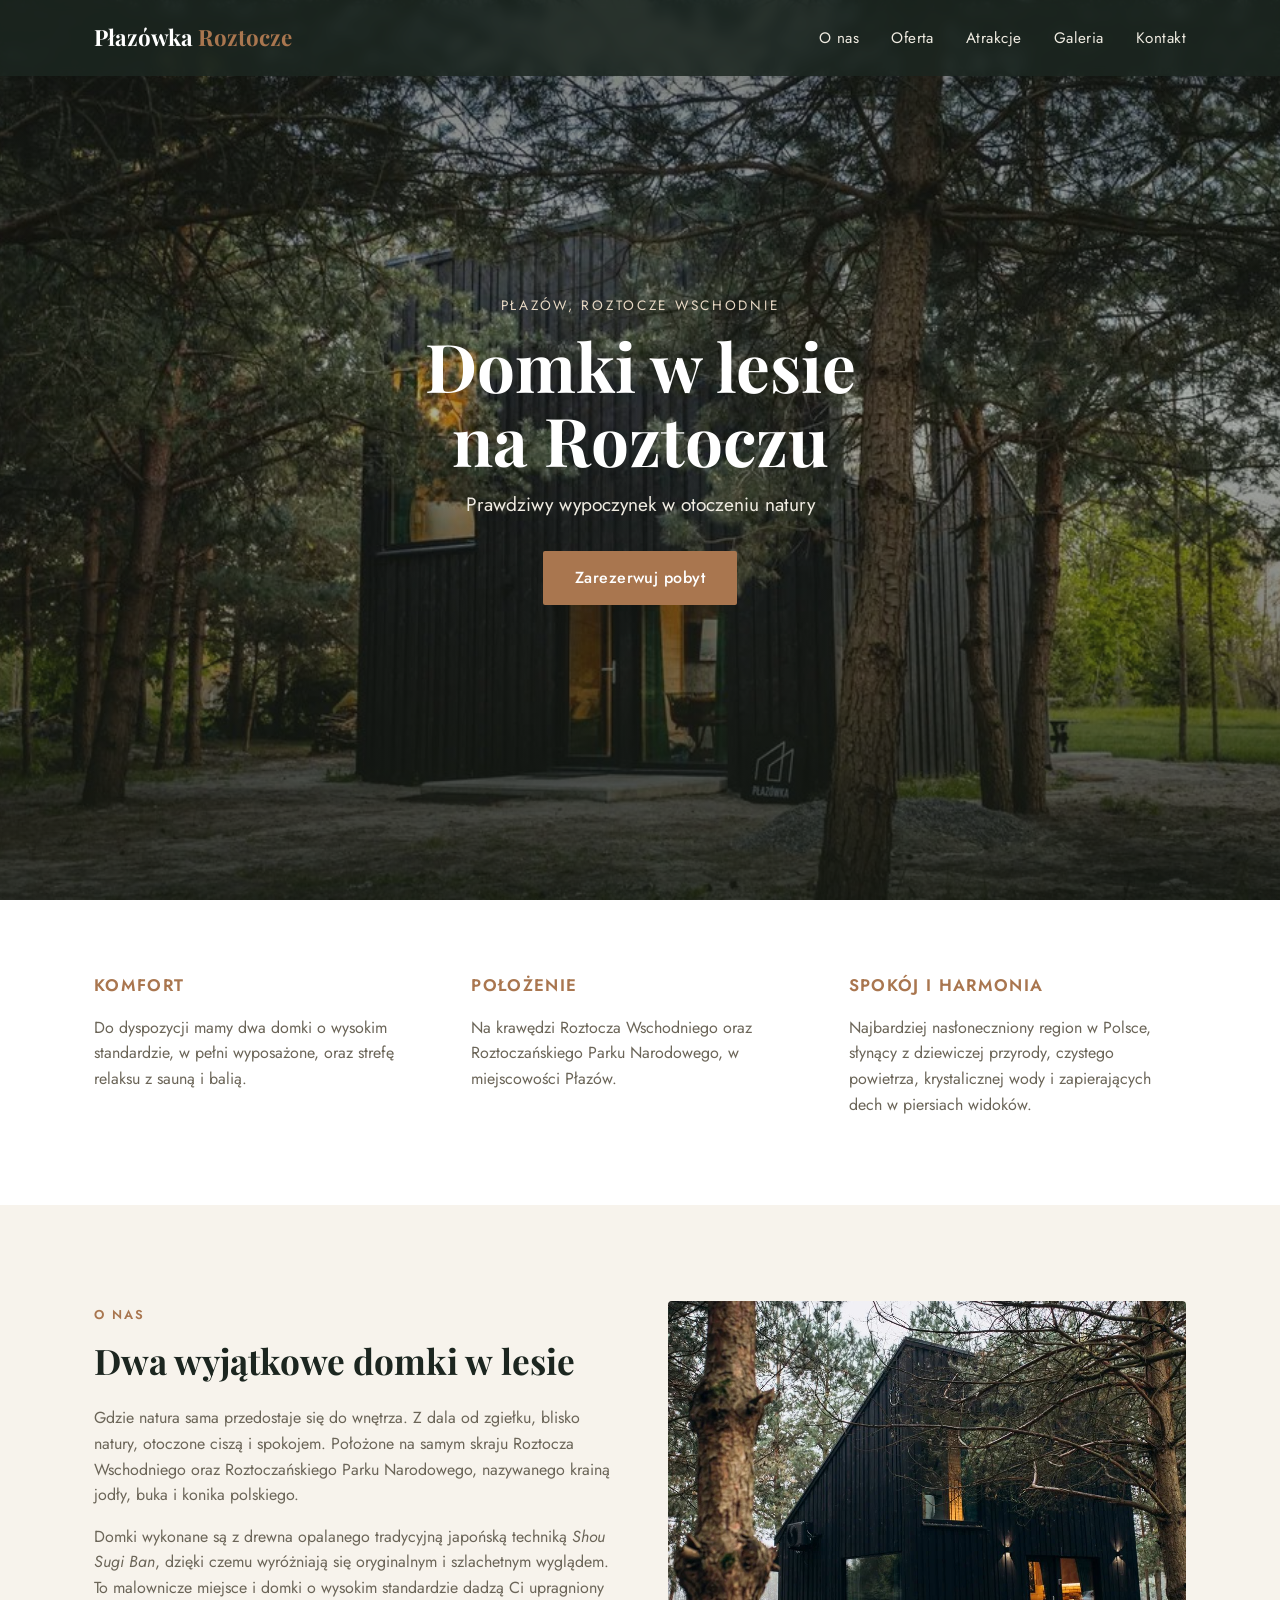
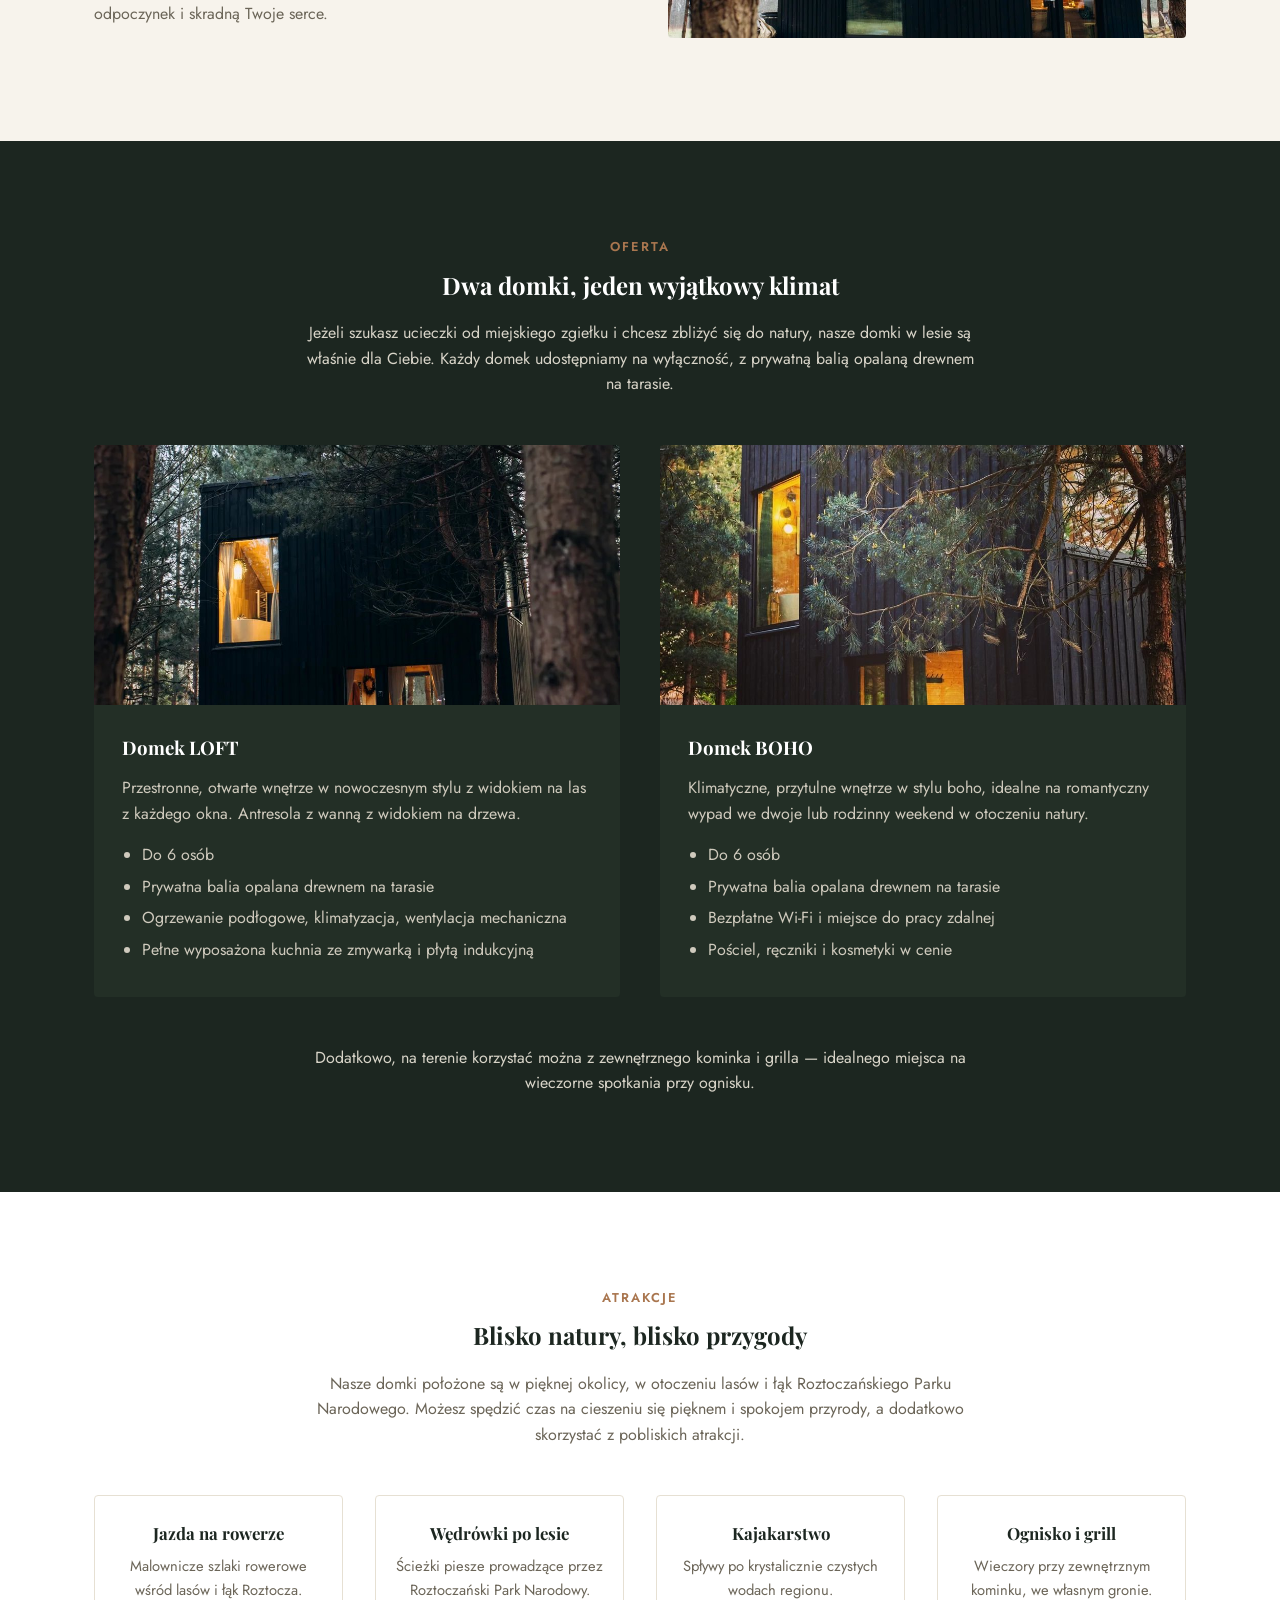
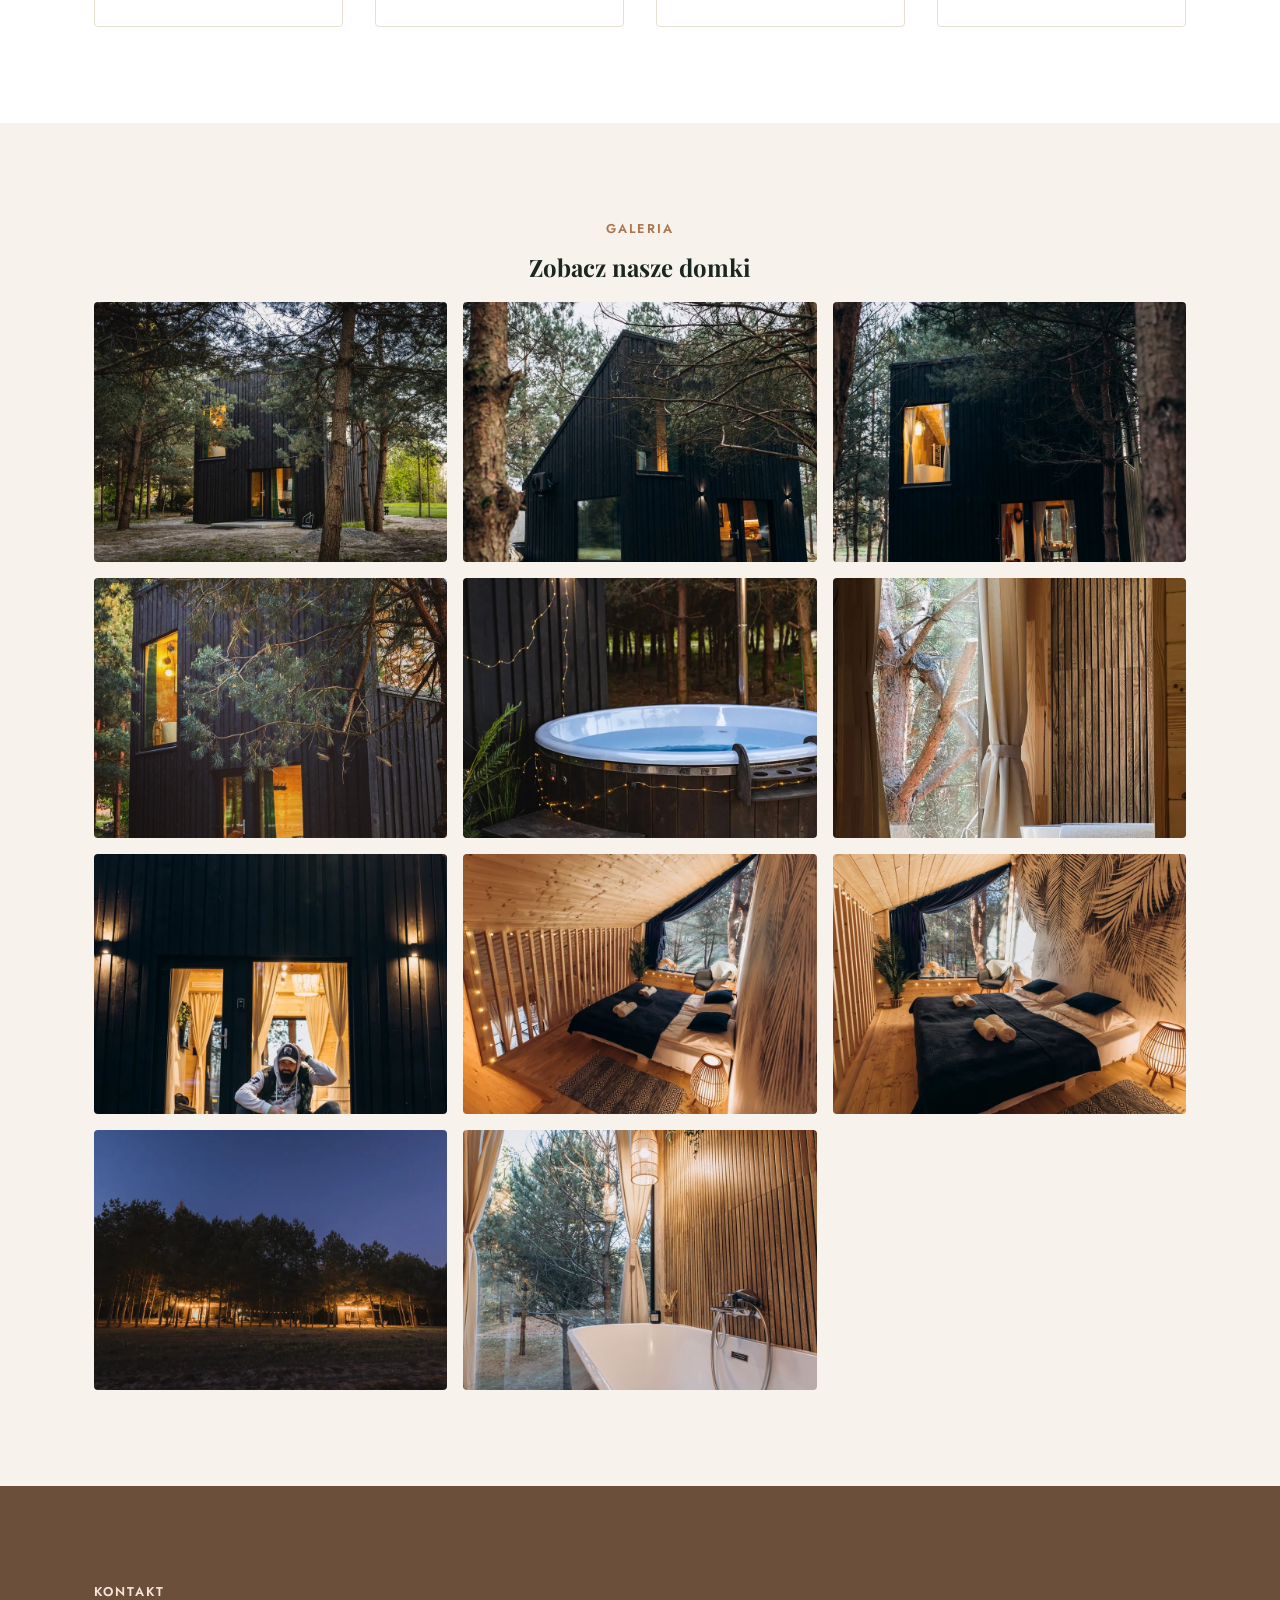
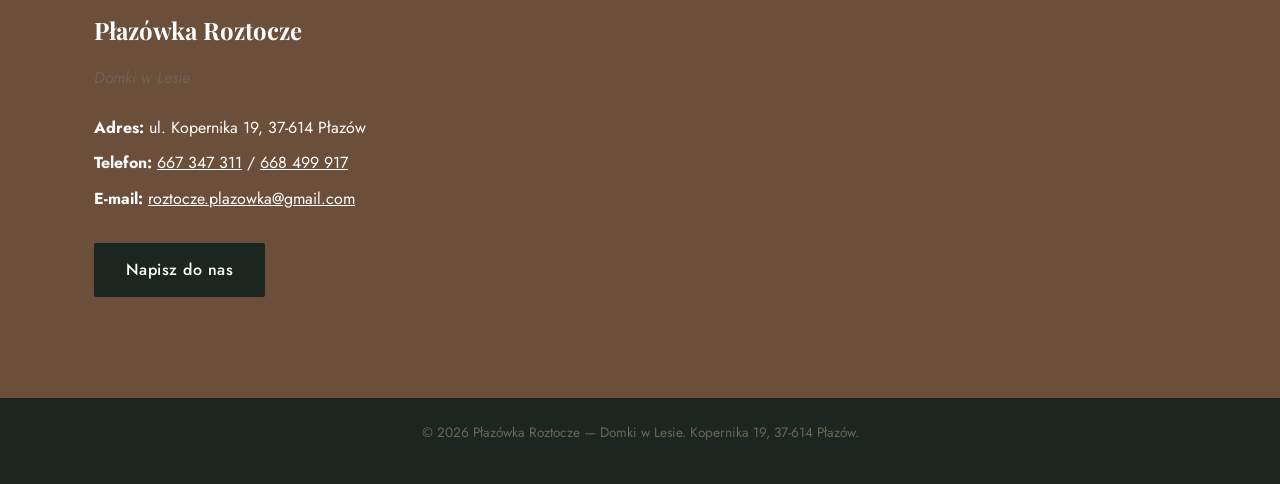
==== index.html @ ff6a6eea "Odtworzenie strony Płazówka Roztocze z archiwum Tekst z Wayback Machine (plazowkaroztocze.pl), zdjęc" ====
<!DOCTYPE html>
<html lang="pl">
<head>
<meta charset="UTF-8">
<meta name="viewport" content="width=device-width, initial-scale=1.0">
<title>Płazówka Roztocze — Domki w Lesie</title>
<meta name="description" content="Dwa wyjątkowe domki w lesie na Roztoczu Wschodnim, przy Roztoczańskim Parku Narodowym. Balia, sauna, cisza i spokój wśród drzew.">
<link rel="preconnect" href="https://fonts.googleapis.com">
<link href="https://fonts.googleapis.com/css2?family=Playfair+Display:wght@600;700&family=Jost:wght@300;400;500;600&display=swap" rel="stylesheet">
<link rel="stylesheet" href="style.css">
</head>
<body>

<header class="site-header">
  <div class="container header-inner">
    <a href="#" class="logo">Płazówka <span>Roztocze</span></a>
    <nav class="nav">
      <a href="#o-nas">O nas</a>
      <a href="#oferta">Oferta</a>
      <a href="#atrakcje">Atrakcje</a>
      <a href="#galeria">Galeria</a>
      <a href="#kontakt">Kontakt</a>
    </nav>
    <button class="nav-toggle" aria-label="Menu">&#9776;</button>
  </div>
</header>

<section class="hero" id="top">
  <div class="hero-bg" style="background-image:url('img/domek-01.jpg')"></div>
  <div class="hero-overlay"></div>
  <div class="hero-content">
    <p class="eyebrow">Płazów, Roztocze Wschodnie</p>
    <h1>Domki w lesie<br>na Roztoczu</h1>
    <p class="hero-sub">Prawdziwy wypoczynek w otoczeniu natury</p>
    <a href="#kontakt" class="btn">Zarezerwuj pobyt</a>
  </div>
</section>

<section class="features">
  <div class="container features-grid">
    <div class="feature">
      <h3>Komfort</h3>
      <p>Do dyspozycji mamy dwa domki o wysokim standardzie, w pełni wyposażone, oraz strefę relaksu z sauną i balią.</p>
    </div>
    <div class="feature">
      <h3>Położenie</h3>
      <p>Na krawędzi Roztocza Wschodniego oraz Roztoczańskiego Parku Narodowego, w miejscowości Płazów.</p>
    </div>
    <div class="feature">
      <h3>Spokój i harmonia</h3>
      <p>Najbardziej nasłoneczniony region w Polsce, słynący z dziewiczej przyrody, czystego powietrza, krystalicznej wody i zapierających dech w piersiach widoków.</p>
    </div>
  </div>
</section>

<section class="about" id="o-nas">
  <div class="container about-inner">
    <div class="about-text">
      <p class="section-label">O nas</p>
      <h2>Dwa wyjątkowe domki w&nbsp;lesie</h2>
      <p>Gdzie natura sama przedostaje się do wnętrza. Z dala od zgiełku, blisko natury, otoczone ciszą i spokojem. Położone na samym skraju Roztocza Wschodniego oraz Roztoczańskiego Parku Narodowego, nazywanego krainą jodły, buka i konika polskiego.</p>
      <p>Domki wykonane są z drewna opalanego tradycyjną japońską techniką <em>Shou Sugi Ban</em>, dzięki czemu wyróżniają się oryginalnym i szlachetnym wyglądem. To malownicze miejsce i domki o wysokim standardzie dadzą Ci upragniony odpoczynek i skradną Twoje serce.</p>
    </div>
    <div class="about-image">
      <img src="img/domek-02.jpg" alt="Domek w lesie na Roztoczu, drewno opalane techniką Shou Sugi Ban" loading="lazy">
    </div>
  </div>
</section>

<section class="offer" id="oferta">
  <div class="container">
    <p class="section-label center">Oferta</p>
    <h2 class="center">Dwa domki, jeden wyjątkowy klimat</h2>
    <p class="offer-intro center">Jeżeli szukasz ucieczki od miejskiego zgiełku i chcesz zbliżyć się do natury, nasze domki w lesie są właśnie dla Ciebie. Każdy domek udostępniamy na wyłączność, z prywatną balią opalaną drewnem na tarasie.</p>

    <div class="cabins">
      <article class="cabin">
        <img src="img/domek-03.jpg" alt="Domek LOFT — wnętrze" loading="lazy">
        <div class="cabin-body">
          <h3>Domek LOFT</h3>
          <p>Przestronne, otwarte wnętrze w nowoczesnym stylu z widokiem na las z każdego okna. Antresola z wanną z widokiem na drzewa.</p>
          <ul>
            <li>Do 6 osób</li>
            <li>Prywatna balia opalana drewnem na tarasie</li>
            <li>Ogrzewanie podłogowe, klimatyzacja, wentylacja mechaniczna</li>
            <li>Pełne wyposażona kuchnia ze zmywarką i płytą indukcyjną</li>
          </ul>
        </div>
      </article>
      <article class="cabin">
        <img src="img/domek-04.jpg" alt="Domek BOHO — wnętrze" loading="lazy">
        <div class="cabin-body">
          <h3>Domek BOHO</h3>
          <p>Klimatyczne, przytulne wnętrze w stylu boho, idealne na romantyczny wypad we dwoje lub rodzinny weekend w otoczeniu natury.</p>
          <ul>
            <li>Do 6 osób</li>
            <li>Prywatna balia opalana drewnem na tarasie</li>
            <li>Bezpłatne Wi-Fi i miejsce do pracy zdalnej</li>
            <li>Pościel, ręczniki i kosmetyki w cenie</li>
          </ul>
        </div>
      </article>
    </div>

    <p class="offer-outro center">Dodatkowo, na terenie korzystać można z zewnętrznego kominka i grilla — idealnego miejsca na wieczorne spotkania przy ognisku.</p>
  </div>
</section>

<section class="attractions" id="atrakcje">
  <div class="container">
    <p class="section-label center">Atrakcje</p>
    <h2 class="center">Blisko natury, blisko przygody</h2>
    <p class="center attractions-intro">Nasze domki położone są w pięknej okolicy, w otoczeniu lasów i łąk Roztoczańskiego Parku Narodowego. Możesz spędzić czas na cieszeniu się pięknem i spokojem przyrody, a dodatkowo skorzystać z pobliskich atrakcji.</p>
    <div class="attractions-grid">
      <div class="attraction-item">
        <h4>Jazda na rowerze</h4>
        <p>Malownicze szlaki rowerowe wśród lasów i łąk Roztocza.</p>
      </div>
      <div class="attraction-item">
        <h4>Wędrówki po lesie</h4>
        <p>Ścieżki piesze prowadzące przez Roztoczański Park Narodowy.</p>
      </div>
      <div class="attraction-item">
        <h4>Kajakarstwo</h4>
        <p>Spływy po krystalicznie czystych wodach regionu.</p>
      </div>
      <div class="attraction-item">
        <h4>Ognisko i grill</h4>
        <p>Wieczory przy zewnętrznym kominku, we własnym gronie.</p>
      </div>
    </div>
  </div>
</section>

<section class="gallery" id="galeria">
  <div class="container">
    <p class="section-label center">Galeria</p>
    <h2 class="center">Zobacz nasze domki</h2>
    <div class="gallery-grid">
      <img src="img/domek-01.jpg" alt="Płazówka Roztocze — domek w lesie" loading="lazy">
      <img src="img/domek-02.jpg" alt="Płazówka Roztocze — wnętrze domku" loading="lazy">
      <img src="img/domek-03.jpg" alt="Płazówka Roztocze — domek LOFT" loading="lazy">
      <img src="img/domek-04.jpg" alt="Płazówka Roztocze — domek BOHO" loading="lazy">
      <img src="img/domek-05.jpg" alt="Płazówka Roztocze — taras z balią" loading="lazy">
      <img src="img/domek-06.jpg" alt="Płazówka Roztocze — wnętrze" loading="lazy">
      <img src="img/domek-07.jpg" alt="Płazówka Roztocze — łazienka" loading="lazy">
      <img src="img/domek-08.jpg" alt="Płazówka Roztocze — sypialnia" loading="lazy">
      <img src="img/domek-09.jpg" alt="Płazówka Roztocze — kuchnia" loading="lazy">
      <img src="img/domek-10.jpg" alt="Płazówka Roztocze — otoczenie lasu" loading="lazy">
      <img src="img/domek-11.jpg" alt="Płazówka Roztocze — widok z zewnątrz" loading="lazy">
    </div>
  </div>
</section>

<section class="contact" id="kontakt">
  <div class="container contact-inner">
    <div class="contact-info">
      <p class="section-label">Kontakt</p>
      <h2>Płazówka Roztocze</h2>
      <p class="tagline">Domki w Lesie</p>
      <ul class="contact-list">
        <li><strong>Adres:</strong> ul. Kopernika 19, 37-614 Płazów</li>
        <li><strong>Telefon:</strong> <a href="tel:+48667347311">667 347 311</a> / <a href="tel:+48668499917">668 499 917</a></li>
        <li><strong>E-mail:</strong> <a href="mailto:roztocze.plazowka@gmail.com">roztocze.plazowka@gmail.com</a></li>
      </ul>
      <a href="mailto:roztocze.plazowka@gmail.com" class="btn btn-dark">Napisz do nas</a>
    </div>
    <div class="contact-map">
      <iframe
        title="Mapa — Płazówka Roztocze"
        src="https://www.google.com/maps?q=Kopernika+19,+37-614+P%C5%82az%C3%B3w&output=embed"
        width="100%" height="100%" style="border:0;" allowfullscreen="" loading="lazy"
        referrerpolicy="no-referrer-when-downgrade">
      </iframe>
    </div>
  </div>
</section>

<footer class="site-footer">
  <div class="container">
    <p>&copy; <span id="year"></span> Płazówka Roztocze — Domki w Lesie. Kopernika 19, 37-614 Płazów.</p>
  </div>
</footer>

<script>
  document.getElementById('year').textContent = new Date().getFullYear();
  document.querySelector('.nav-toggle').addEventListener('click', () => {
    document.querySelector('.nav').classList.toggle('open');
  });
</script>
</body>
</html>
---- style.css ----
:root {
  --forest: #2f3e2f;
  --forest-dark: #1c2620;
  --wood: #6b4f3a;
  --cream: #f7f3ec;
  --ink: #26241f;
  --muted: #6b6558;
  --accent: #a9764f;
  --font-head: 'Playfair Display', serif;
  --font-body: 'Jost', sans-serif;
}

* { box-sizing: border-box; }
html { scroll-behavior: smooth; }
body {
  margin: 0;
  font-family: var(--font-body);
  color: var(--ink);
  background: var(--cream);
  line-height: 1.6;
}

.container {
  max-width: 1140px;
  margin: 0 auto;
  padding: 0 24px;
}

h1, h2, h3, h4 { font-family: var(--font-head); font-weight: 700; margin: 0 0 16px; color: var(--forest-dark); }
p { margin: 0 0 16px; color: var(--muted); }
a { color: inherit; }
.center { text-align: center; margin-left: auto; margin-right: auto; }

.section-label {
  text-transform: uppercase;
  letter-spacing: 0.15em;
  font-size: 0.8rem;
  color: var(--accent);
  font-weight: 600;
  margin-bottom: 8px;
}

.btn {
  display: inline-block;
  padding: 14px 32px;
  background: var(--accent);
  color: #fff;
  text-decoration: none;
  border-radius: 2px;
  font-weight: 500;
  letter-spacing: 0.03em;
  transition: background 0.2s ease;
}
.btn:hover { background: #8f5f3d; }
.btn-dark { background: var(--forest-dark); }
.btn-dark:hover { background: #10160f; }

/* Header */
.site-header {
  position: fixed;
  top: 0; left: 0; right: 0;
  z-index: 100;
  background: rgba(28, 38, 32, 0.85);
  backdrop-filter: blur(6px);
}
.header-inner {
  display: flex;
  align-items: center;
  justify-content: space-between;
  height: 76px;
}
.logo {
  font-family: var(--font-head);
  font-size: 1.4rem;
  color: #fff;
  text-decoration: none;
  font-weight: 700;
}
.logo span { color: var(--accent); }
.nav { display: flex; gap: 32px; }
.nav a {
  color: #f0ece2;
  text-decoration: none;
  font-size: 0.95rem;
  letter-spacing: 0.03em;
}
.nav a:hover { color: var(--accent); }
.nav-toggle {
  display: none;
  background: none;
  border: none;
  color: #fff;
  font-size: 1.6rem;
  cursor: pointer;
}

/* Hero */
.hero {
  position: relative;
  height: 100vh;
  min-height: 560px;
  display: flex;
  align-items: center;
  justify-content: center;
  overflow: hidden;
}
.hero-bg {
  position: absolute;
  inset: 0;
  background-size: cover;
  background-position: center;
  transform: scale(1.05);
}
.hero-overlay {
  position: absolute;
  inset: 0;
  background: linear-gradient(180deg, rgba(20,26,20,0.55) 0%, rgba(20,26,20,0.35) 45%, rgba(20,26,20,0.75) 100%);
}
.hero-content {
  position: relative;
  z-index: 1;
  text-align: center;
  color: #fff;
  padding: 0 20px;
}
.eyebrow {
  text-transform: uppercase;
  letter-spacing: 0.2em;
  font-size: 0.85rem;
  color: #e8d9c5;
  margin-bottom: 12px;
}
.hero h1 {
  color: #fff;
  font-size: clamp(2.4rem, 6vw, 4.2rem);
  margin-bottom: 12px;
  line-height: 1.1;
}
.hero-sub {
  color: #f0ece2;
  font-size: 1.2rem;
  margin-bottom: 32px;
}

/* Features */
.features { background: #fff; padding: 72px 0; }
.features-grid {
  display: grid;
  grid-template-columns: repeat(3, 1fr);
  gap: 40px;
}
.feature h3 {
  text-transform: uppercase;
  font-size: 1.05rem;
  letter-spacing: 0.08em;
  color: var(--accent);
  font-family: var(--font-body);
  font-weight: 600;
}

/* About */
.about { padding: 96px 0; }
.about-inner {
  display: grid;
  grid-template-columns: 1fr 1fr;
  gap: 56px;
  align-items: center;
}
.about-text h2 { font-size: 2.2rem; }
.about-image img {
  width: 100%;
  height: 100%;
  object-fit: cover;
  border-radius: 4px;
  max-height: 460px;
}

/* Offer */
.offer { background: var(--forest-dark); padding: 96px 0; color: #fff; }
.offer h2, .offer .section-label { color: #fff; }
.offer .section-label { color: var(--accent); }
.offer-intro, .offer-outro {
  max-width: 680px;
  color: #d8d4c8;
  margin-bottom: 48px;
}
.offer-outro { margin-top: 48px; margin-bottom: 0; }
.cabins {
  display: grid;
  grid-template-columns: 1fr 1fr;
  gap: 40px;
}
.cabin {
  background: #232f26;
  border-radius: 4px;
  overflow: hidden;
}
.cabin img { width: 100%; height: 260px; object-fit: cover; display: block; }
.cabin-body { padding: 28px; }
.cabin-body h3 { color: #fff; margin-bottom: 12px; }
.cabin-body p { color: #cfcabd; }
.cabin-body ul { margin: 0; padding-left: 20px; color: #cfcabd; }
.cabin-body li { margin-bottom: 6px; }

/* Attractions */
.attractions { padding: 96px 0; background: #fff; }
.attractions-intro { max-width: 680px; margin-bottom: 48px; }
.attractions-grid {
  display: grid;
  grid-template-columns: repeat(4, 1fr);
  gap: 32px;
}
.attraction-item {
  text-align: center;
  padding: 24px 16px;
  border: 1px solid #e6e0d3;
  border-radius: 4px;
}
.attraction-item h4 { font-size: 1.05rem; margin-bottom: 8px; }
.attraction-item p { margin: 0; font-size: 0.92rem; }

/* Gallery */
.gallery { padding: 96px 0; }
.gallery-grid {
  display: grid;
  grid-template-columns: repeat(3, 1fr);
  gap: 16px;
}
.gallery-grid img {
  width: 100%;
  height: 260px;
  object-fit: cover;
  border-radius: 4px;
  display: block;
  transition: transform 0.3s ease;
}
.gallery-grid img:hover { transform: scale(1.03); }

/* Contact */
.contact { background: var(--wood); color: #fff; padding: 96px 0; }
.contact-inner {
  display: grid;
  grid-template-columns: 1fr 1fr;
  gap: 48px;
  align-items: stretch;
}
.contact h2, .contact .section-label { color: #fff; }
.contact .section-label { color: #f3e6d8; }
.tagline { font-style: italic; margin-bottom: 24px; }
.contact-list { list-style: none; padding: 0; margin: 0 0 32px; }
.contact-list li { margin-bottom: 10px; }
.contact-list a { text-decoration: underline; }
.contact-map { min-height: 320px; border-radius: 4px; overflow: hidden; }

/* Footer */
.site-footer { background: var(--forest-dark); color: #c9c4b8; padding: 24px 0; text-align: center; font-size: 0.85rem; }

@media (max-width: 860px) {
  .nav { display: none; position: absolute; top: 76px; left: 0; right: 0; background: var(--forest-dark); flex-direction: column; padding: 16px 24px; gap: 16px; }
  .nav.open { display: flex; }
  .nav-toggle { display: block; }
  .features-grid, .about-inner, .cabins, .contact-inner { grid-template-columns: 1fr; }
  .attractions-grid { grid-template-columns: repeat(2, 1fr); }
  .gallery-grid { grid-template-columns: repeat(2, 1fr); }
}
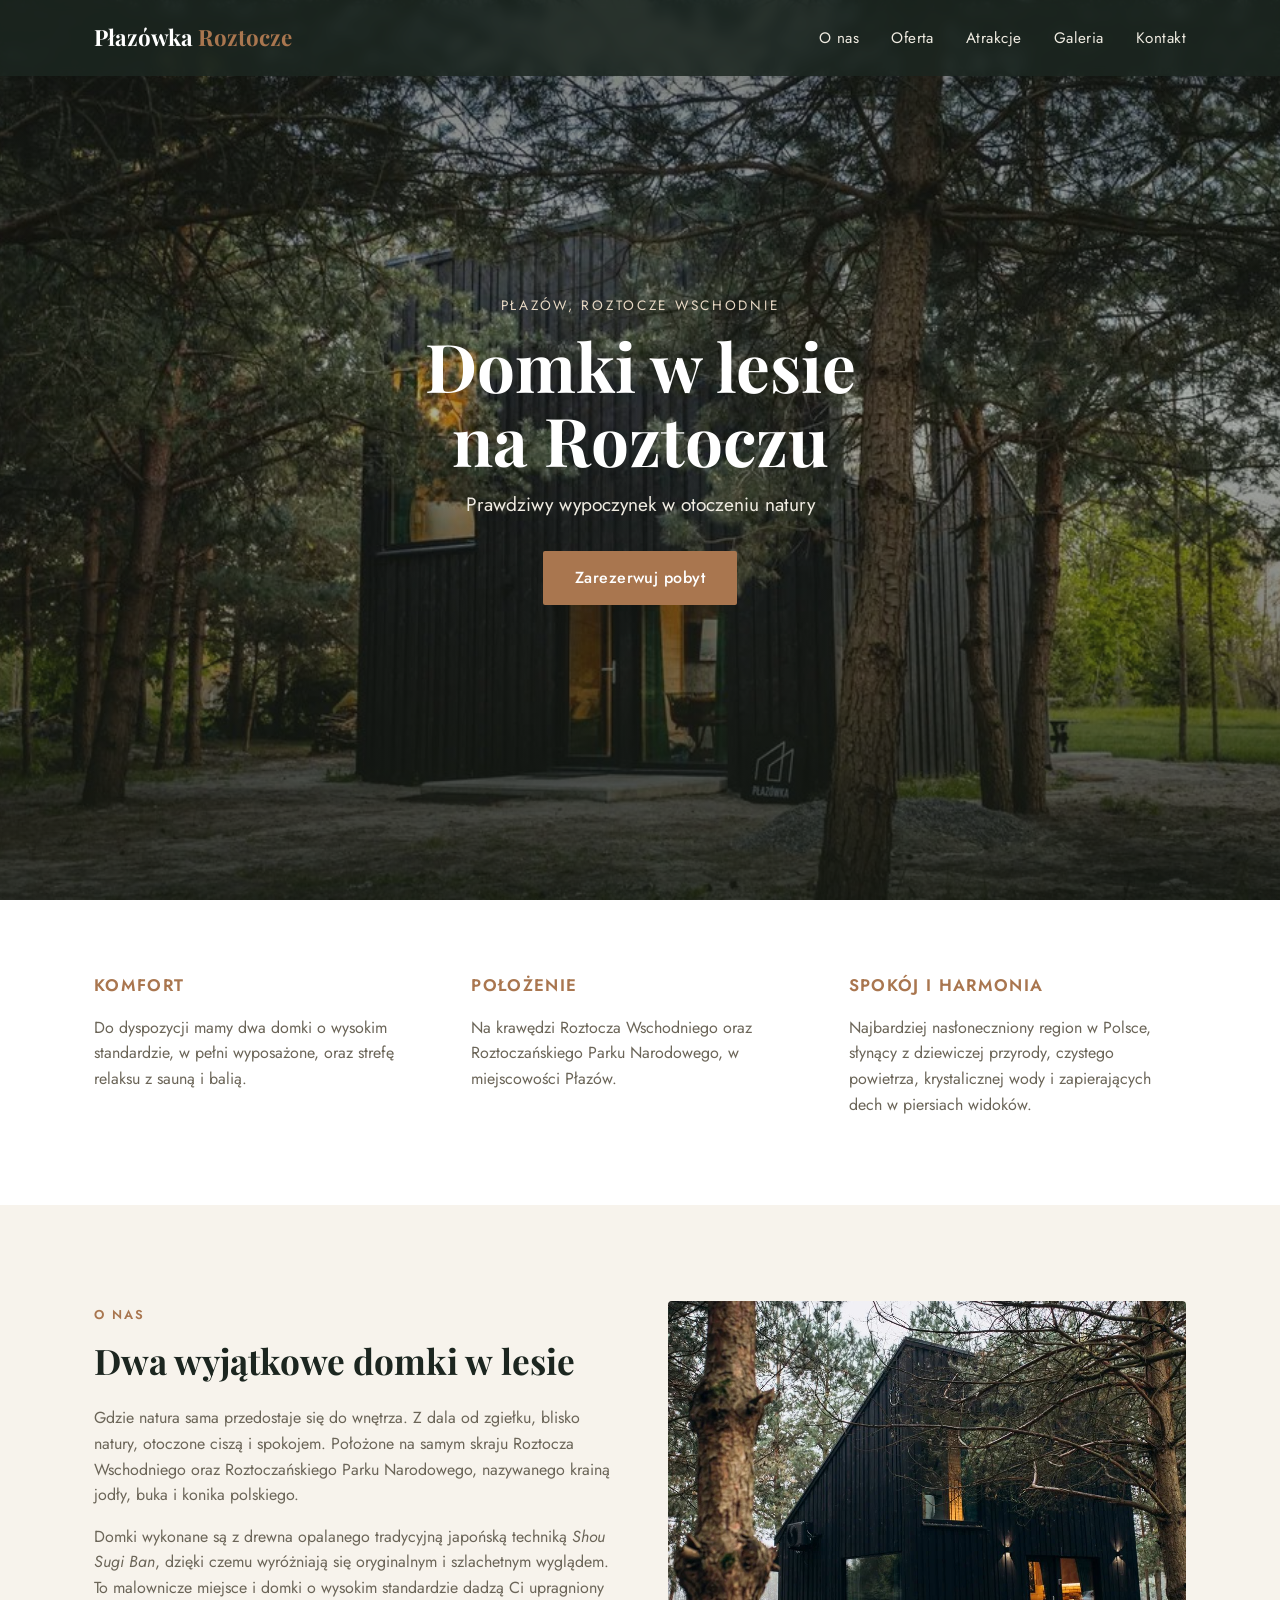
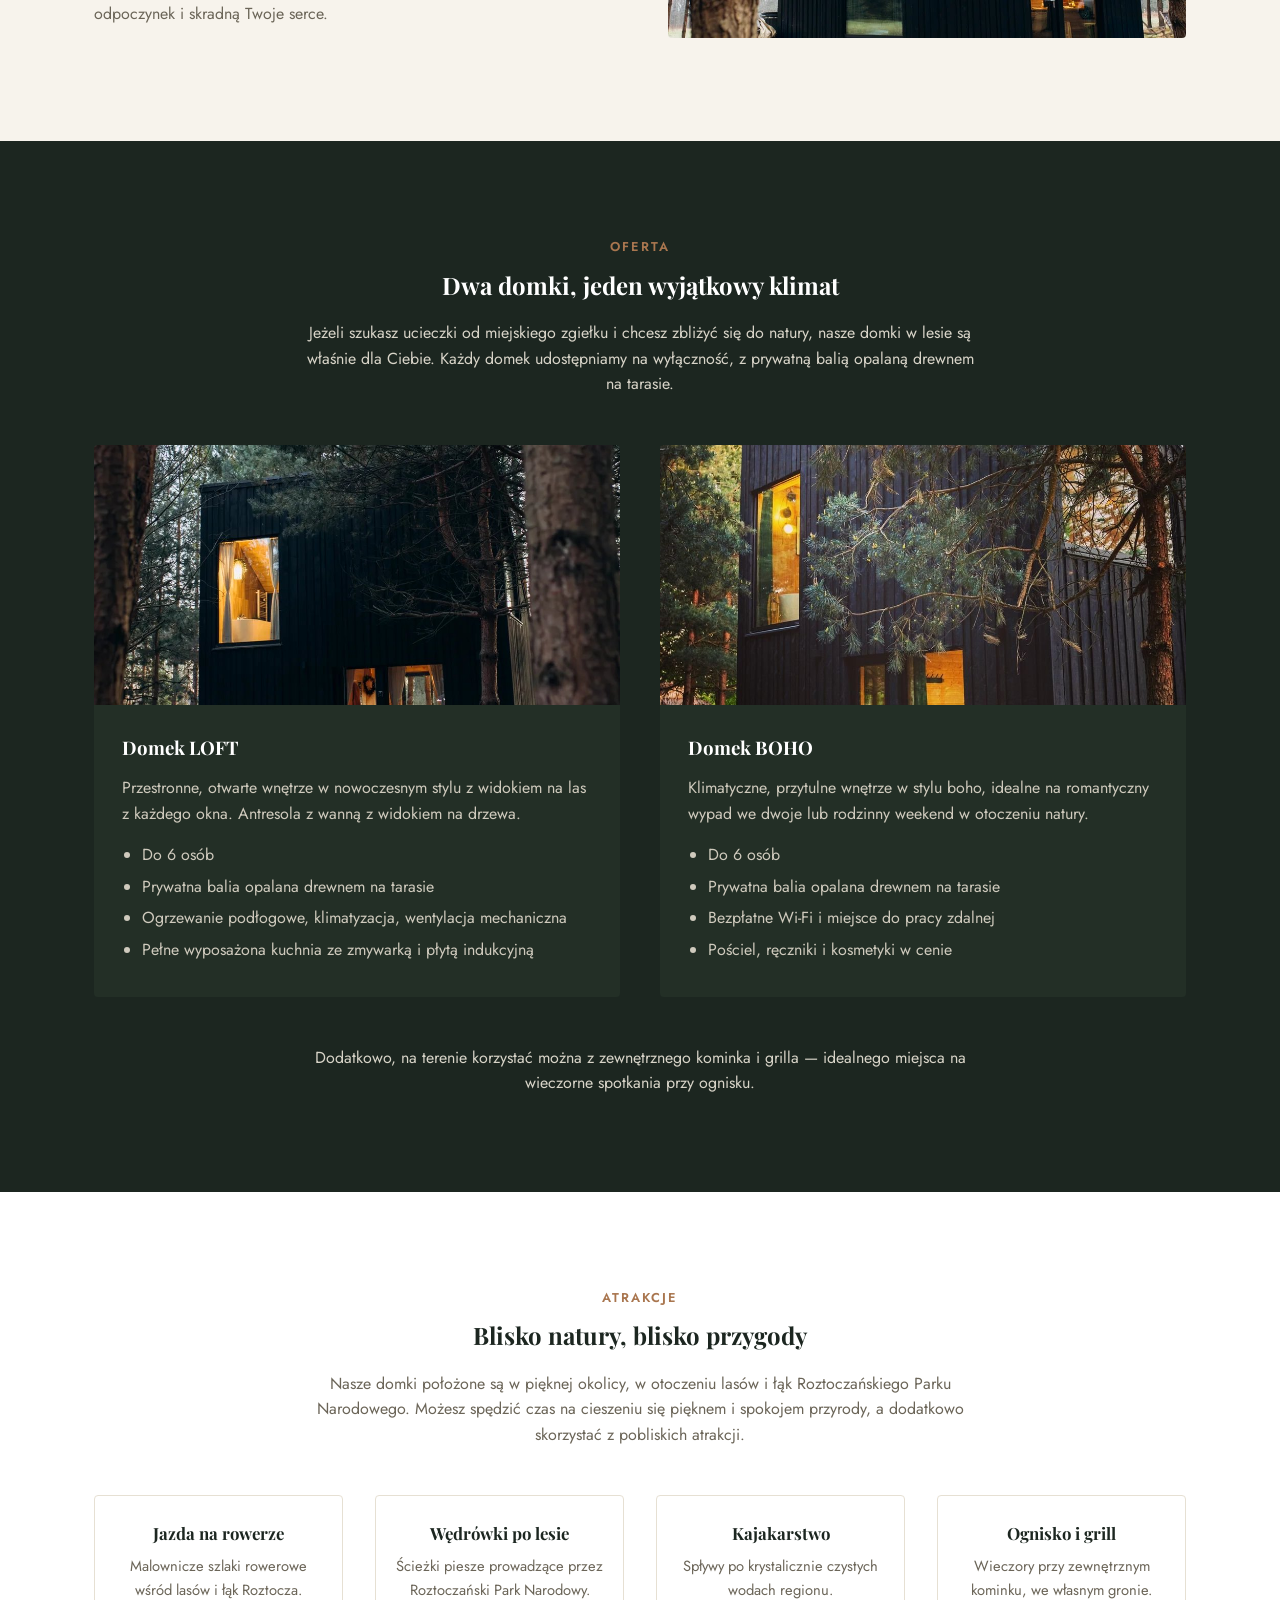
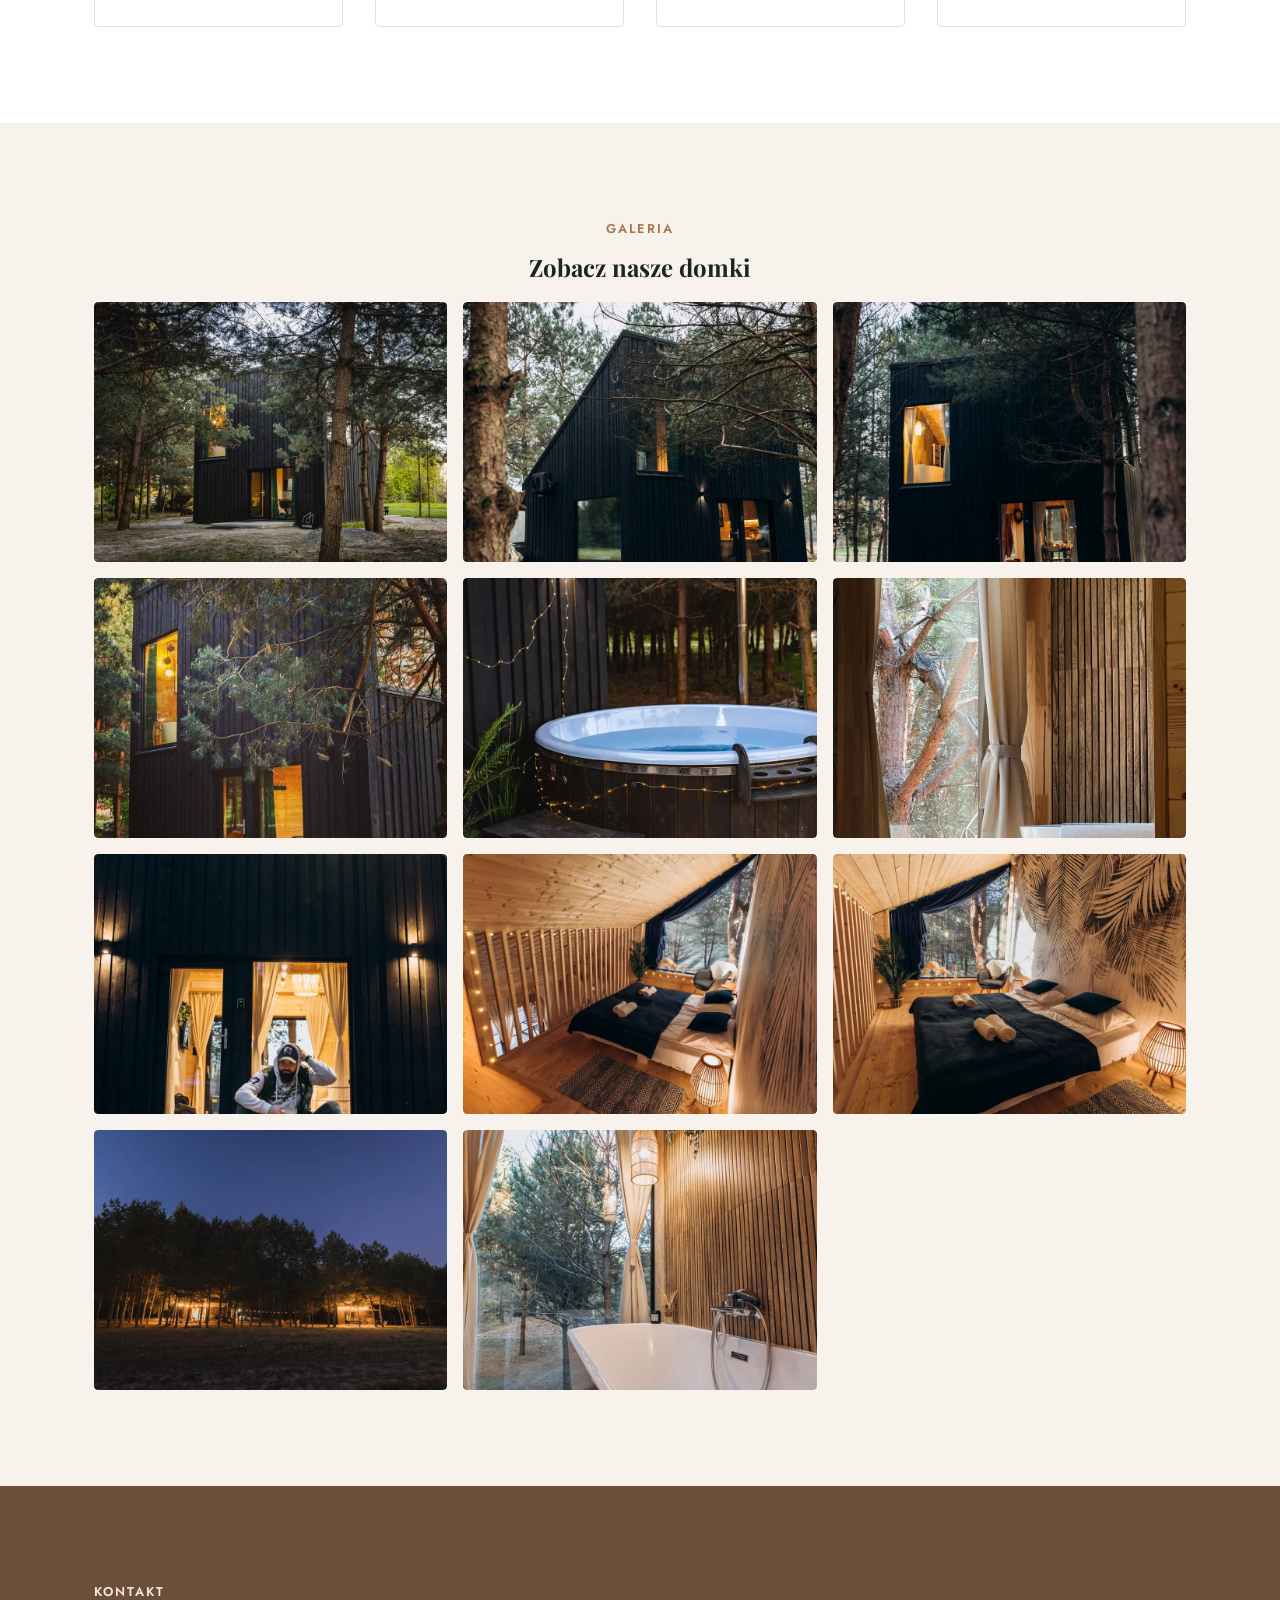
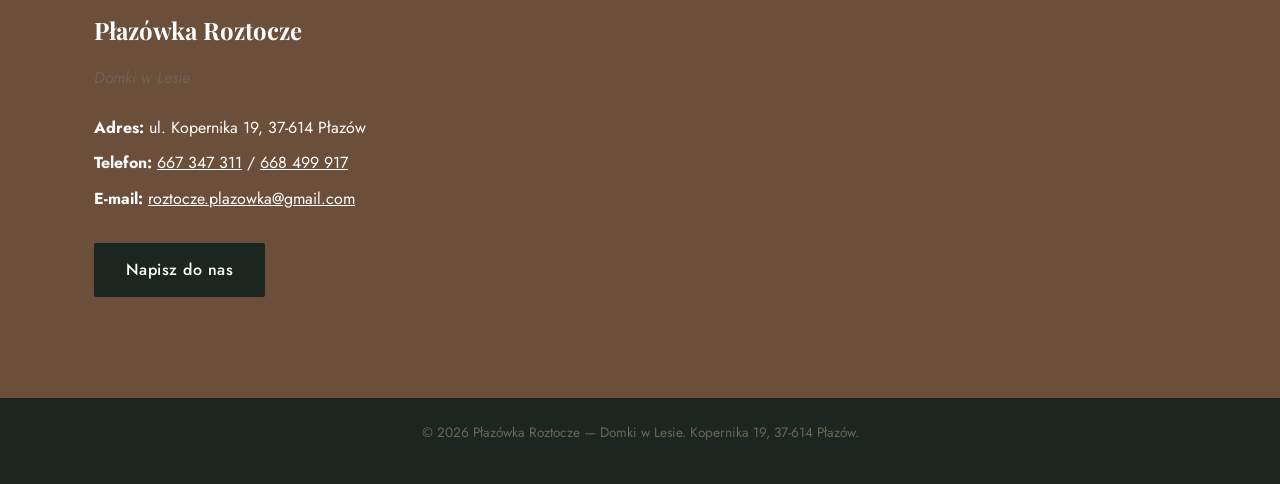
==== commit 73020456: "Dodaj lightbox do galerii zdjęć Klik na miniaturkę otwiera powiększone zdjęcie na overlayu z nawigac" ====
--- a/index.html
+++ b/index.html
@@ -137,20 +137,28 @@
     <p class="section-label center">Galeria</p>
     <h2 class="center">Zobacz nasze domki</h2>
     <div class="gallery-grid">
-      <img src="img/domek-01.jpg" alt="Płazówka Roztocze — domek w lesie" loading="lazy">
-      <img src="img/domek-02.jpg" alt="Płazówka Roztocze — wnętrze domku" loading="lazy">
-      <img src="img/domek-03.jpg" alt="Płazówka Roztocze — domek LOFT" loading="lazy">
-      <img src="img/domek-04.jpg" alt="Płazówka Roztocze — domek BOHO" loading="lazy">
-      <img src="img/domek-05.jpg" alt="Płazówka Roztocze — taras z balią" loading="lazy">
-      <img src="img/domek-06.jpg" alt="Płazówka Roztocze — wnętrze" loading="lazy">
-      <img src="img/domek-07.jpg" alt="Płazówka Roztocze — łazienka" loading="lazy">
-      <img src="img/domek-08.jpg" alt="Płazówka Roztocze — sypialnia" loading="lazy">
-      <img src="img/domek-09.jpg" alt="Płazówka Roztocze — kuchnia" loading="lazy">
-      <img src="img/domek-10.jpg" alt="Płazówka Roztocze — otoczenie lasu" loading="lazy">
-      <img src="img/domek-11.jpg" alt="Płazówka Roztocze — widok z zewnątrz" loading="lazy">
-    </div>
-  </div>
-</section>
+      <button type="button" class="gallery-item"><img src="img/domek-01.jpg" alt="Płazówka Roztocze — domek w lesie" loading="lazy"></button>
+      <button type="button" class="gallery-item"><img src="img/domek-02.jpg" alt="Płazówka Roztocze — wnętrze domku" loading="lazy"></button>
+      <button type="button" class="gallery-item"><img src="img/domek-03.jpg" alt="Płazówka Roztocze — domek LOFT" loading="lazy"></button>
+      <button type="button" class="gallery-item"><img src="img/domek-04.jpg" alt="Płazówka Roztocze — domek BOHO" loading="lazy"></button>
+      <button type="button" class="gallery-item"><img src="img/domek-05.jpg" alt="Płazówka Roztocze — taras z balią" loading="lazy"></button>
+      <button type="button" class="gallery-item"><img src="img/domek-06.jpg" alt="Płazówka Roztocze — wnętrze" loading="lazy"></button>
+      <button type="button" class="gallery-item"><img src="img/domek-07.jpg" alt="Płazówka Roztocze — łazienka" loading="lazy"></button>
+      <button type="button" class="gallery-item"><img src="img/domek-08.jpg" alt="Płazówka Roztocze — sypialnia" loading="lazy"></button>
+      <button type="button" class="gallery-item"><img src="img/domek-09.jpg" alt="Płazówka Roztocze — kuchnia" loading="lazy"></button>
+      <button type="button" class="gallery-item"><img src="img/domek-10.jpg" alt="Płazówka Roztocze — otoczenie lasu" loading="lazy"></button>
+      <button type="button" class="gallery-item"><img src="img/domek-11.jpg" alt="Płazówka Roztocze — widok z zewnątrz" loading="lazy"></button>
+    </div>
+  </div>
+</section>
+
+<div class="lightbox" id="lightbox" hidden>
+  <button type="button" class="lightbox-close" aria-label="Zamknij">&times;</button>
+  <button type="button" class="lightbox-prev" aria-label="Poprzednie zdjęcie">&#10094;</button>
+  <img class="lightbox-img" id="lightbox-img" src="" alt="">
+  <button type="button" class="lightbox-next" aria-label="Następne zdjęcie">&#10095;</button>
+  <p class="lightbox-counter" id="lightbox-counter"></p>
+</div>
 
 <section class="contact" id="kontakt">
   <div class="container contact-inner">
@@ -187,6 +195,45 @@
   document.querySelector('.nav-toggle').addEventListener('click', () => {
     document.querySelector('.nav').classList.toggle('open');
   });
+
+  (() => {
+    const items = Array.from(document.querySelectorAll('.gallery-item'));
+    if (!items.length) return;
+    const lightbox = document.getElementById('lightbox');
+    const lightboxImg = document.getElementById('lightbox-img');
+    const counter = document.getElementById('lightbox-counter');
+    let index = 0;
+
+    function show(i) {
+      index = (i + items.length) % items.length;
+      const img = items[index].querySelector('img');
+      lightboxImg.src = img.src;
+      lightboxImg.alt = img.alt;
+      counter.textContent = (index + 1) + ' / ' + items.length;
+    }
+    function open(i) {
+      show(i);
+      lightbox.hidden = false;
+      document.body.style.overflow = 'hidden';
+    }
+    function close() {
+      lightbox.hidden = true;
+      lightboxImg.src = '';
+      document.body.style.overflow = '';
+    }
+
+    items.forEach((item, i) => item.addEventListener('click', () => open(i)));
+    lightbox.querySelector('.lightbox-close').addEventListener('click', close);
+    lightbox.querySelector('.lightbox-prev').addEventListener('click', () => show(index - 1));
+    lightbox.querySelector('.lightbox-next').addEventListener('click', () => show(index + 1));
+    lightbox.addEventListener('click', (e) => { if (e.target === lightbox) close(); });
+    document.addEventListener('keydown', (e) => {
+      if (lightbox.hidden) return;
+      if (e.key === 'Escape') close();
+      if (e.key === 'ArrowLeft') show(index - 1);
+      if (e.key === 'ArrowRight') show(index + 1);
+    });
+  })();
 </script>
 </body>
 </html>
--- a/style.css
+++ b/style.css
@@ -226,6 +226,18 @@
   grid-template-columns: repeat(3, 1fr);
   gap: 16px;
 }
+.gallery-item {
+  padding: 0;
+  border: none;
+  background: none;
+  cursor: pointer;
+  border-radius: 4px;
+  overflow: hidden;
+}
+.gallery-item:focus-visible {
+  outline: 2px solid var(--accent);
+  outline-offset: 3px;
+}
 .gallery-grid img {
   width: 100%;
   height: 260px;
@@ -255,6 +267,59 @@
 /* Footer */
 .site-footer { background: var(--forest-dark); color: #c9c4b8; padding: 24px 0; text-align: center; font-size: 0.85rem; }
 
+/* Lightbox */
+.lightbox {
+  position: fixed;
+  inset: 0;
+  z-index: 200;
+  display: flex;
+  align-items: center;
+  justify-content: center;
+  background: rgba(20, 26, 20, 0.92);
+  padding: 40px;
+}
+.lightbox[hidden] { display: none; }
+.lightbox-img {
+  max-width: min(90vw, 1100px);
+  max-height: 82vh;
+  object-fit: contain;
+  border-radius: 4px;
+  box-shadow: 0 20px 60px rgba(0,0,0,0.5);
+}
+.lightbox-close,
+.lightbox-prev,
+.lightbox-next {
+  position: absolute;
+  border: none;
+  background: rgba(255,255,255,0.1);
+  color: #fff;
+  cursor: pointer;
+  border-radius: 50%;
+  width: 48px;
+  height: 48px;
+  font-size: 1.4rem;
+  line-height: 1;
+  display: flex;
+  align-items: center;
+  justify-content: center;
+  transition: background 0.2s ease;
+}
+.lightbox-close:hover,
+.lightbox-prev:hover,
+.lightbox-next:hover { background: var(--accent); }
+.lightbox-close { top: 24px; right: 24px; }
+.lightbox-prev { left: 24px; top: 50%; transform: translateY(-50%); }
+.lightbox-next { right: 24px; top: 50%; transform: translateY(-50%); }
+.lightbox-counter {
+  position: absolute;
+  bottom: 24px;
+  left: 50%;
+  transform: translateX(-50%);
+  color: #e8e4d9;
+  font-size: 0.9rem;
+  margin: 0;
+}
+
 @media (max-width: 860px) {
   .nav { display: none; position: absolute; top: 76px; left: 0; right: 0; background: var(--forest-dark); flex-direction: column; padding: 16px 24px; gap: 16px; }
   .nav.open { display: flex; }
@@ -262,4 +327,9 @@
   .features-grid, .about-inner, .cabins, .contact-inner { grid-template-columns: 1fr; }
   .attractions-grid { grid-template-columns: repeat(2, 1fr); }
   .gallery-grid { grid-template-columns: repeat(2, 1fr); }
-}
+  .lightbox { padding: 16px; }
+  .lightbox-prev, .lightbox-next { width: 40px; height: 40px; font-size: 1.1rem; }
+  .lightbox-prev { left: 8px; }
+  .lightbox-next { right: 8px; }
+  .lightbox-close { top: 12px; right: 12px; }
+}
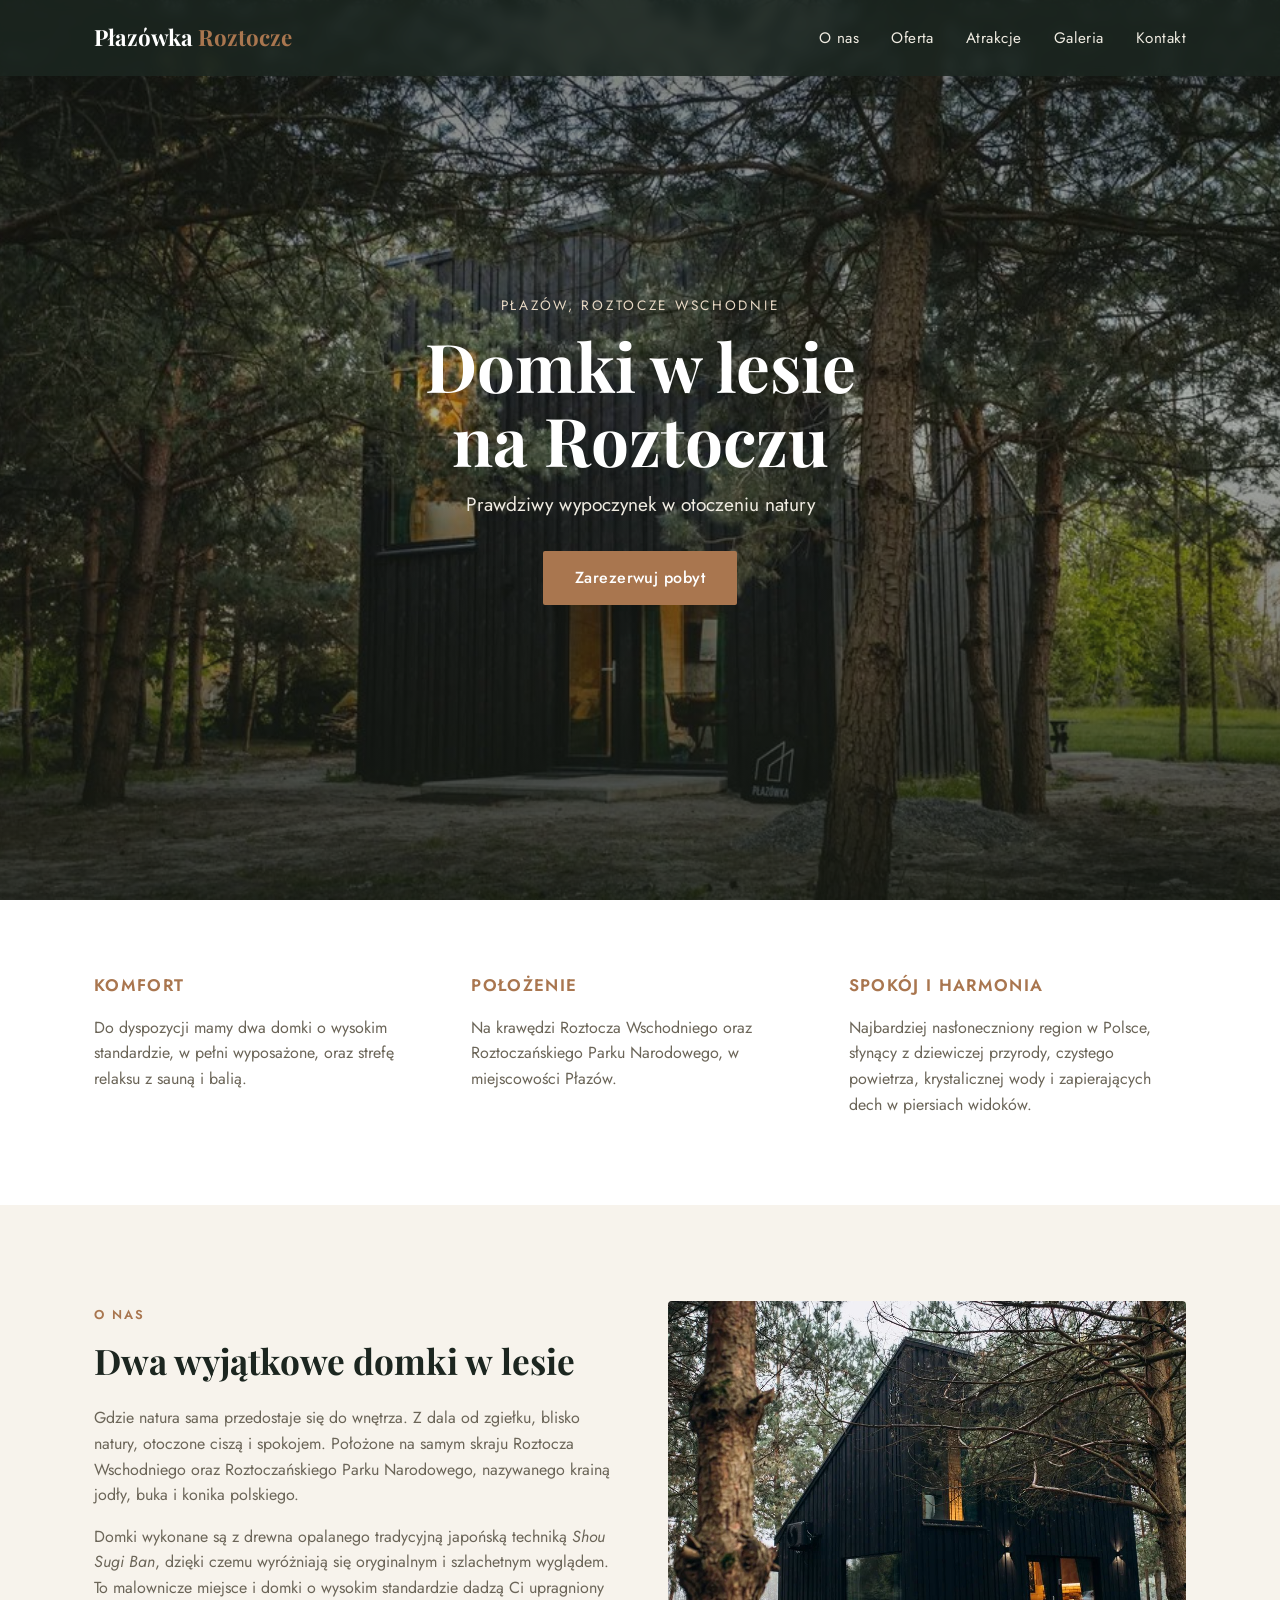
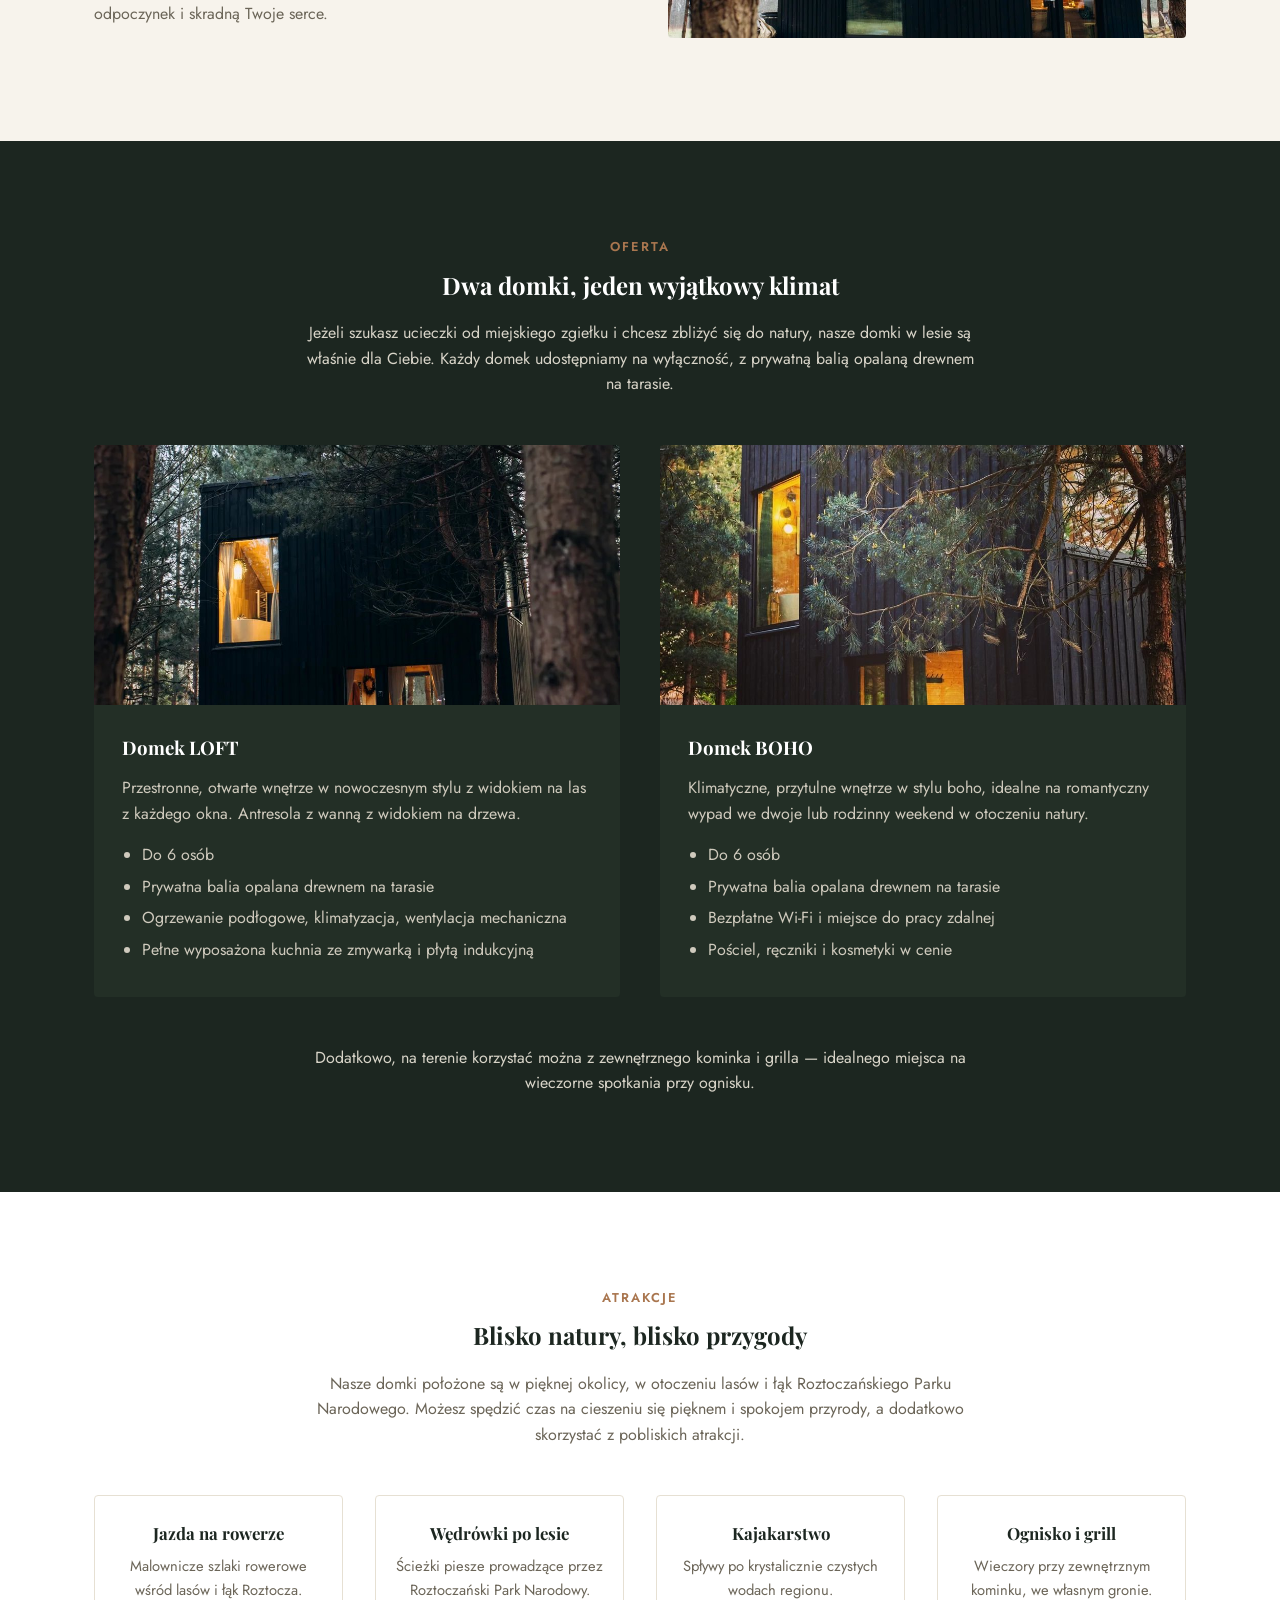
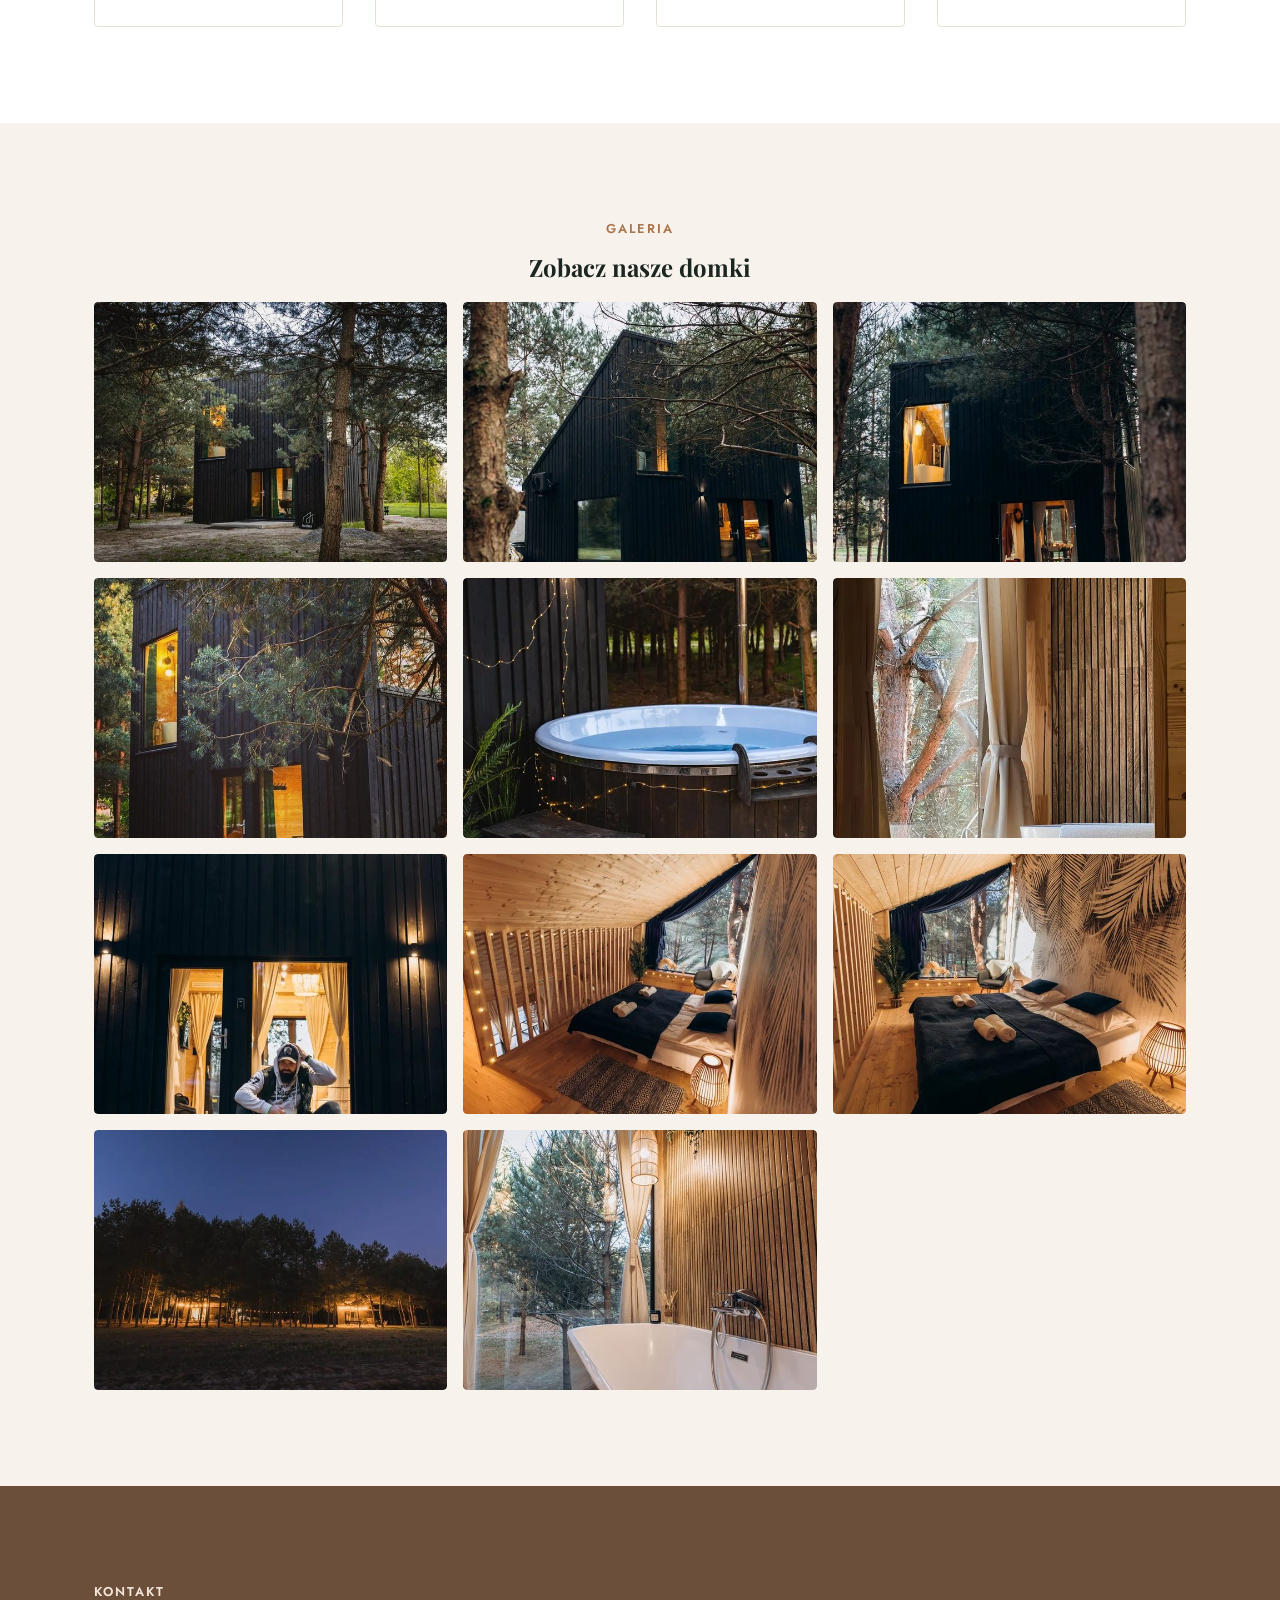
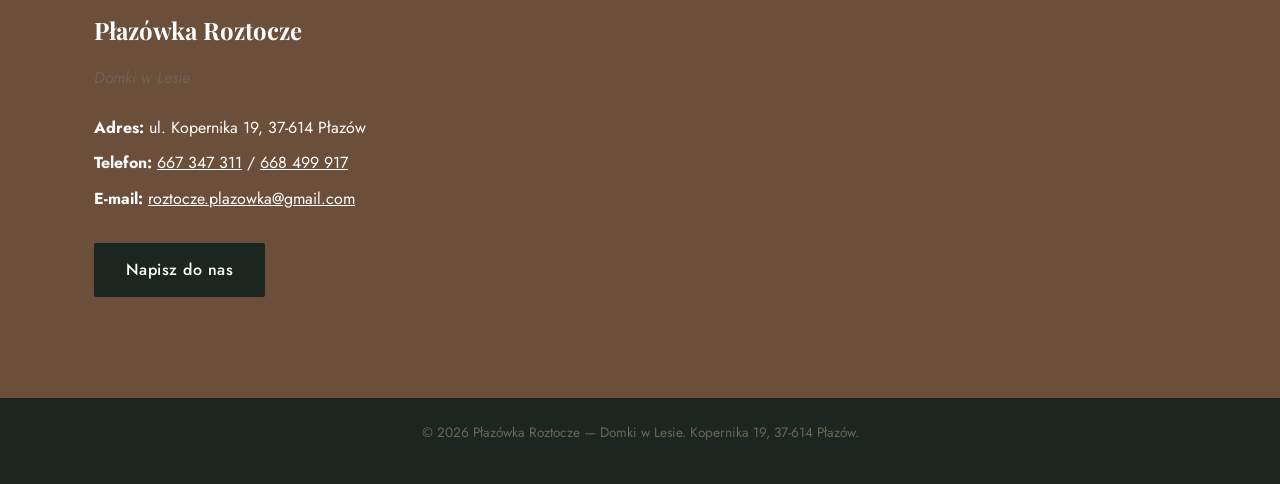
==== commit 56e0e341: "Rozdziel miniaturki galerii od pełnych zdjęć w lightboxie Siatka ładowała te same pliki 1028x668 co " ====
--- a/index.html
+++ b/index.html
@@ -137,17 +137,17 @@
     <p class="section-label center">Galeria</p>
     <h2 class="center">Zobacz nasze domki</h2>
     <div class="gallery-grid">
-      <button type="button" class="gallery-item"><img src="img/domek-01.jpg" alt="Płazówka Roztocze — domek w lesie" loading="lazy"></button>
-      <button type="button" class="gallery-item"><img src="img/domek-02.jpg" alt="Płazówka Roztocze — wnętrze domku" loading="lazy"></button>
-      <button type="button" class="gallery-item"><img src="img/domek-03.jpg" alt="Płazówka Roztocze — domek LOFT" loading="lazy"></button>
-      <button type="button" class="gallery-item"><img src="img/domek-04.jpg" alt="Płazówka Roztocze — domek BOHO" loading="lazy"></button>
-      <button type="button" class="gallery-item"><img src="img/domek-05.jpg" alt="Płazówka Roztocze — taras z balią" loading="lazy"></button>
-      <button type="button" class="gallery-item"><img src="img/domek-06.jpg" alt="Płazówka Roztocze — wnętrze" loading="lazy"></button>
-      <button type="button" class="gallery-item"><img src="img/domek-07.jpg" alt="Płazówka Roztocze — łazienka" loading="lazy"></button>
-      <button type="button" class="gallery-item"><img src="img/domek-08.jpg" alt="Płazówka Roztocze — sypialnia" loading="lazy"></button>
-      <button type="button" class="gallery-item"><img src="img/domek-09.jpg" alt="Płazówka Roztocze — kuchnia" loading="lazy"></button>
-      <button type="button" class="gallery-item"><img src="img/domek-10.jpg" alt="Płazówka Roztocze — otoczenie lasu" loading="lazy"></button>
-      <button type="button" class="gallery-item"><img src="img/domek-11.jpg" alt="Płazówka Roztocze — widok z zewnątrz" loading="lazy"></button>
+      <button type="button" class="gallery-item" data-full="img/domek-01.jpg"><img src="img/thumbs/domek-01.jpg" alt="Płazówka Roztocze — domek w lesie" loading="lazy"></button>
+      <button type="button" class="gallery-item" data-full="img/domek-02.jpg"><img src="img/thumbs/domek-02.jpg" alt="Płazówka Roztocze — wnętrze domku" loading="lazy"></button>
+      <button type="button" class="gallery-item" data-full="img/domek-03.jpg"><img src="img/thumbs/domek-03.jpg" alt="Płazówka Roztocze — domek LOFT" loading="lazy"></button>
+      <button type="button" class="gallery-item" data-full="img/domek-04.jpg"><img src="img/thumbs/domek-04.jpg" alt="Płazówka Roztocze — domek BOHO" loading="lazy"></button>
+      <button type="button" class="gallery-item" data-full="img/domek-05.jpg"><img src="img/thumbs/domek-05.jpg" alt="Płazówka Roztocze — taras z balią" loading="lazy"></button>
+      <button type="button" class="gallery-item" data-full="img/domek-06.jpg"><img src="img/thumbs/domek-06.jpg" alt="Płazówka Roztocze — wnętrze" loading="lazy"></button>
+      <button type="button" class="gallery-item" data-full="img/domek-07.jpg"><img src="img/thumbs/domek-07.jpg" alt="Płazówka Roztocze — łazienka" loading="lazy"></button>
+      <button type="button" class="gallery-item" data-full="img/domek-08.jpg"><img src="img/thumbs/domek-08.jpg" alt="Płazówka Roztocze — sypialnia" loading="lazy"></button>
+      <button type="button" class="gallery-item" data-full="img/domek-09.jpg"><img src="img/thumbs/domek-09.jpg" alt="Płazówka Roztocze — kuchnia" loading="lazy"></button>
+      <button type="button" class="gallery-item" data-full="img/domek-10.jpg"><img src="img/thumbs/domek-10.jpg" alt="Płazówka Roztocze — otoczenie lasu" loading="lazy"></button>
+      <button type="button" class="gallery-item" data-full="img/domek-11.jpg"><img src="img/thumbs/domek-11.jpg" alt="Płazówka Roztocze — widok z zewnątrz" loading="lazy"></button>
     </div>
   </div>
 </section>
@@ -207,7 +207,7 @@
     function show(i) {
       index = (i + items.length) % items.length;
       const img = items[index].querySelector('img');
-      lightboxImg.src = img.src;
+      lightboxImg.src = items[index].dataset.full || img.src;
       lightboxImg.alt = img.alt;
       counter.textContent = (index + 1) + ' / ' + items.length;
     }
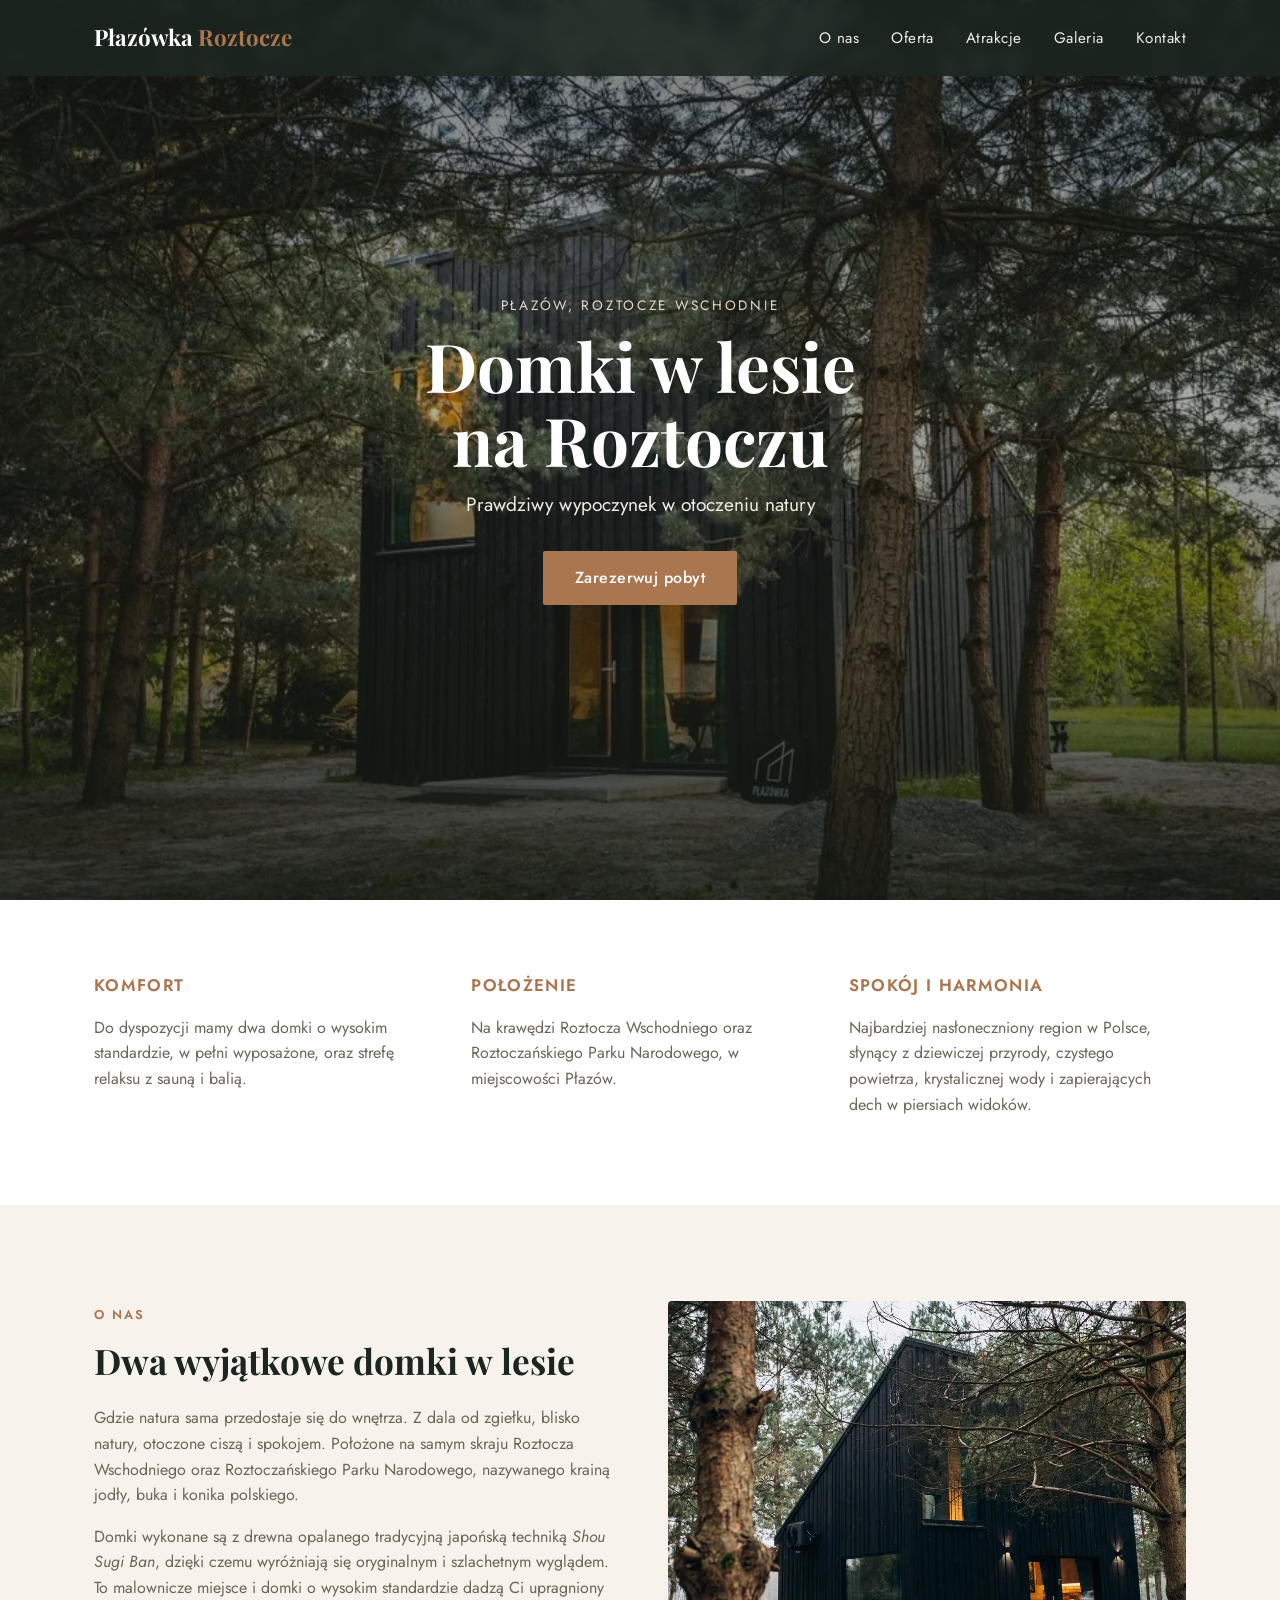
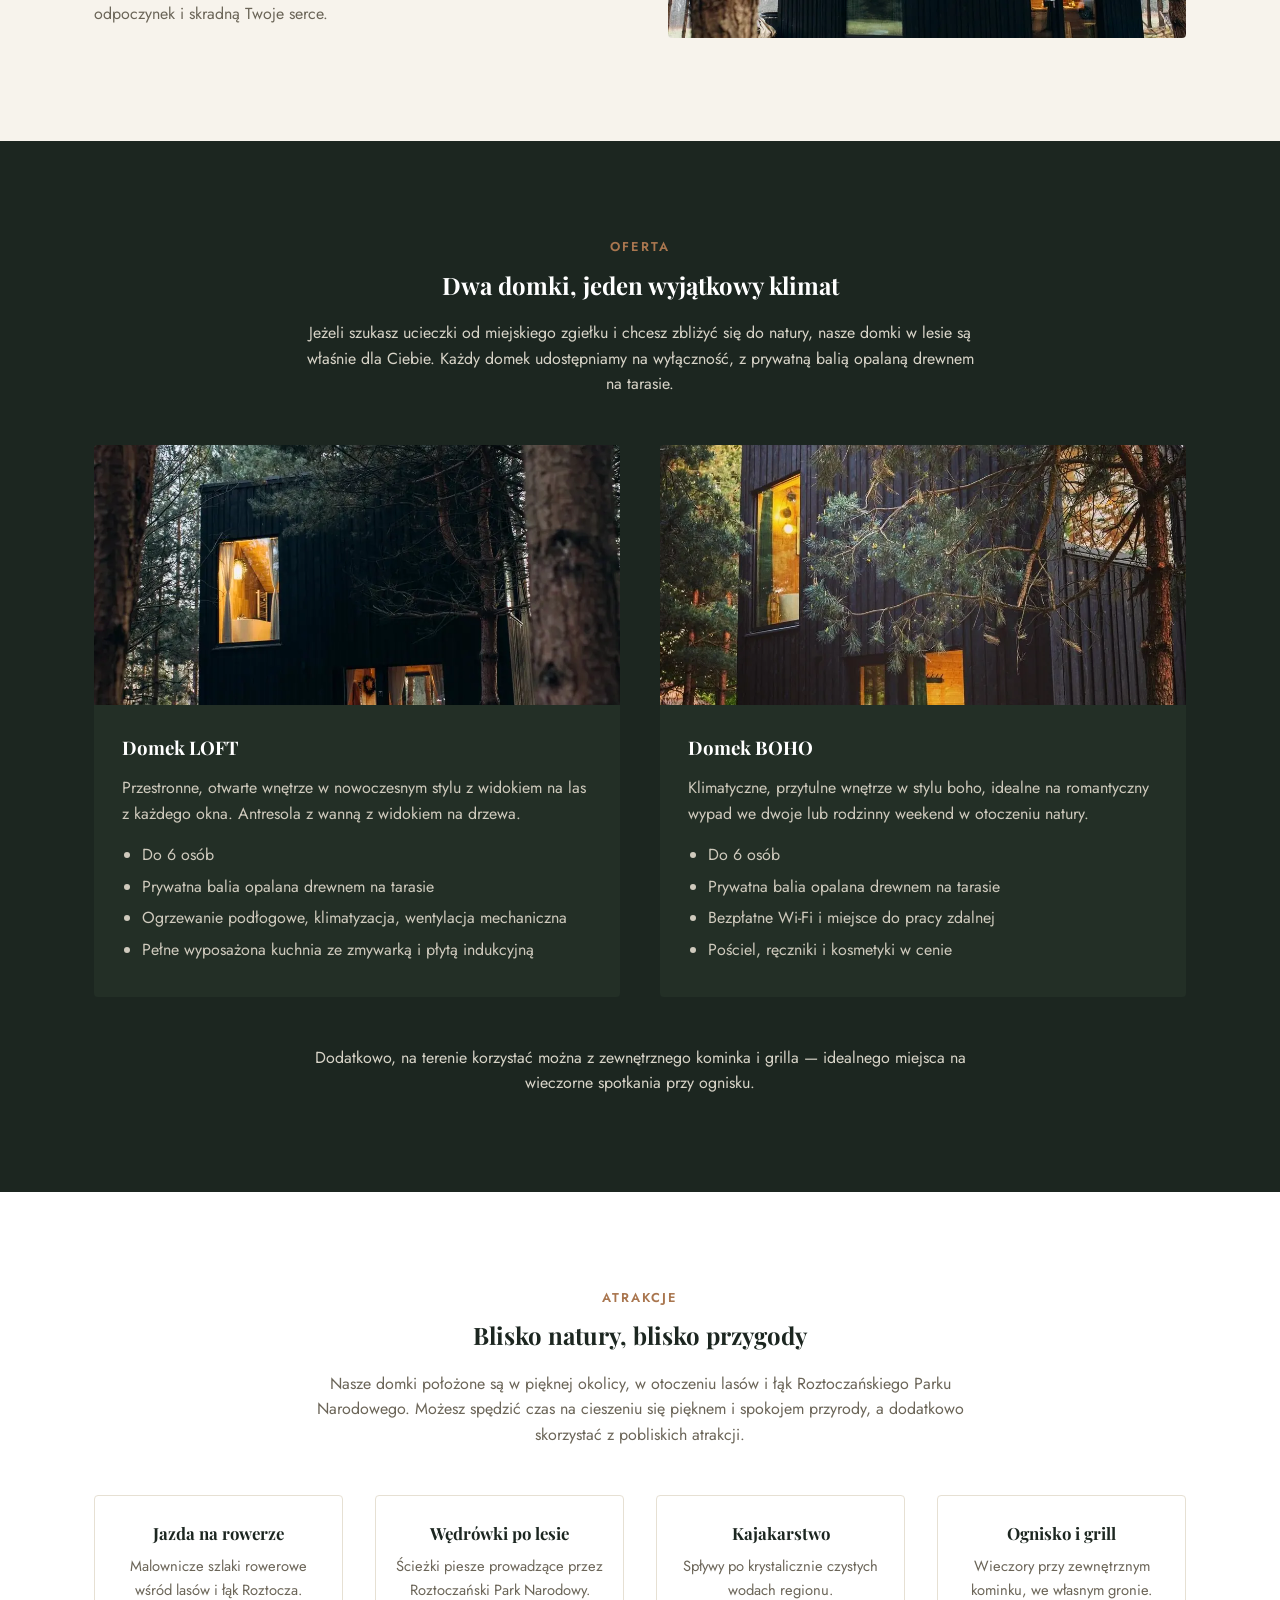
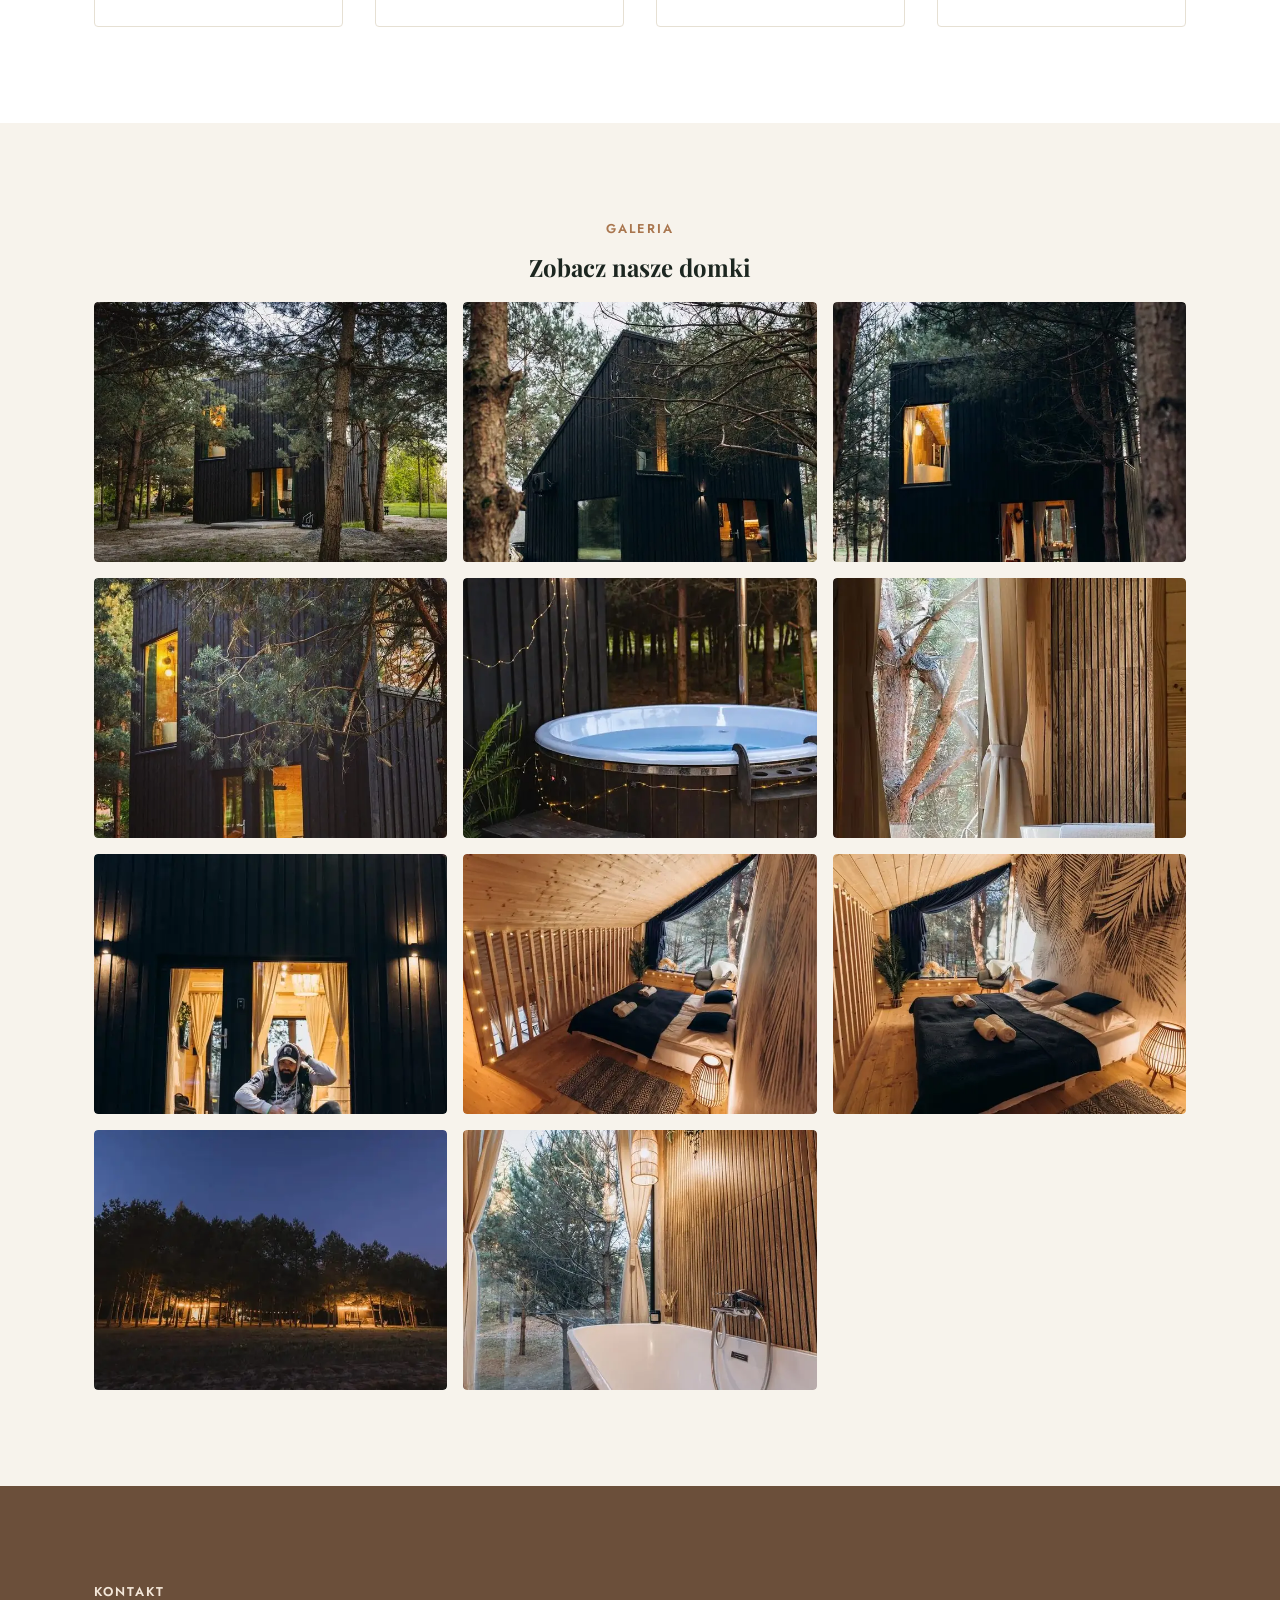
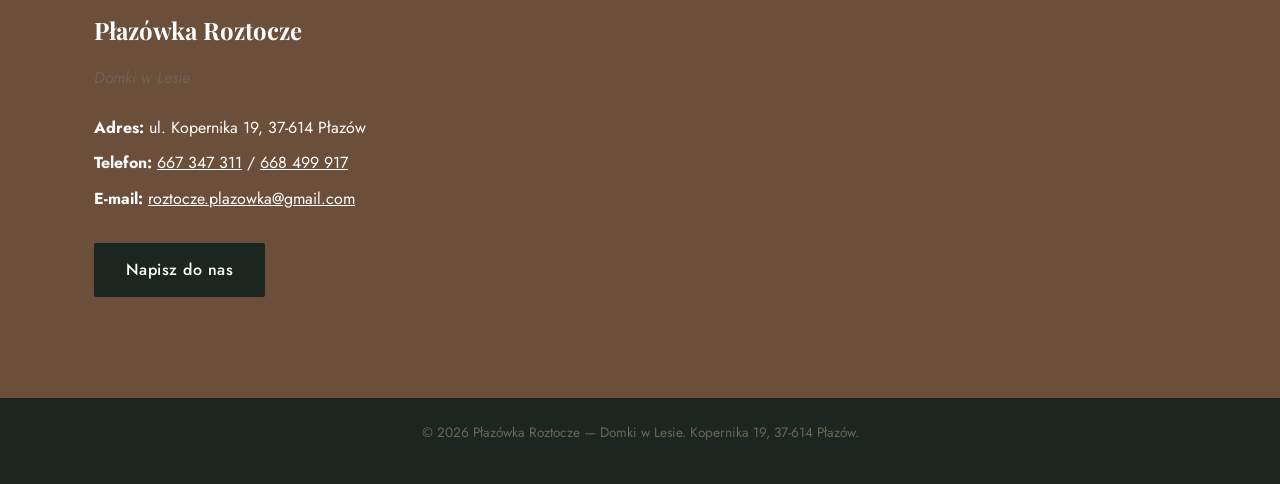
==== commit f78af821: "Optymalizacja SEO, agentów AI i wydajności strony - Dodaje meta tagi OG/Twitter, canonical, dane str" ====
--- a/index.html
+++ b/index.html
@@ -3,11 +3,88 @@
 <head>
 <meta charset="UTF-8">
 <meta name="viewport" content="width=device-width, initial-scale=1.0">
-<title>Płazówka Roztocze — Domki w Lesie</title>
-<meta name="description" content="Dwa wyjątkowe domki w lesie na Roztoczu Wschodnim, przy Roztoczańskim Parku Narodowym. Balia, sauna, cisza i spokój wśród drzew.">
+<title>Płazówka Roztocze — Domki w Lesie | Noclegi Płazów</title>
+<meta name="description" content="Dwa wyjątkowe domki w lesie na Roztoczu Wschodnim, przy Roztoczańskim Parku Narodowym. Prywatna balia, sauna, cisza i spokój wśród drzew. Sprawdź dostępność i zarezerwuj pobyt w Płazowie.">
+<meta name="robots" content="index, follow">
+<meta name="author" content="Płazówka Roztocze">
+<meta name="theme-color" content="#1c2620">
+<link rel="canonical" href="https://owad.github.io/plazowka-roztocze/">
+
+<!-- Open Graph / Facebook -->
+<meta property="og:type" content="website">
+<meta property="og:locale" content="pl_PL">
+<meta property="og:site_name" content="Płazówka Roztocze">
+<meta property="og:title" content="Płazówka Roztocze — Domki w Lesie">
+<meta property="og:description" content="Dwa wyjątkowe domki w lesie na Roztoczu Wschodnim, przy Roztoczańskim Parku Narodowym. Prywatna balia, sauna, cisza i spokój wśród drzew.">
+<meta property="og:url" content="https://owad.github.io/plazowka-roztocze/">
+<meta property="og:image" content="https://owad.github.io/plazowka-roztocze/img/domek-01.jpg">
+<meta property="og:image:width" content="1028">
+<meta property="og:image:height" content="668">
+
+<!-- Twitter Card -->
+<meta name="twitter:card" content="summary_large_image">
+<meta name="twitter:title" content="Płazówka Roztocze — Domki w Lesie">
+<meta name="twitter:description" content="Dwa wyjątkowe domki w lesie na Roztoczu Wschodnim, przy Roztoczańskim Parku Narodowym.">
+<meta name="twitter:image" content="https://owad.github.io/plazowka-roztocze/img/domek-01.jpg">
+
+<link rel="icon" type="image/svg+xml" href="img/favicon.svg">
+<link rel="icon" type="image/png" sizes="32x32" href="img/favicon-32.png">
+<link rel="apple-touch-icon" href="img/apple-touch-icon.png">
+
 <link rel="preconnect" href="https://fonts.googleapis.com">
+<link rel="preconnect" href="https://fonts.gstatic.com" crossorigin>
 <link href="https://fonts.googleapis.com/css2?family=Playfair+Display:wght@600;700&family=Jost:wght@300;400;500;600&display=swap" rel="stylesheet">
+<link rel="preload" as="image" href="img/domek-01.webp" fetchpriority="high" type="image/webp">
 <link rel="stylesheet" href="style.css">
+
+<script type="application/ld+json">
+{
+  "@context": "https://schema.org",
+  "@type": "LodgingBusiness",
+  "name": "Płazówka Roztocze — Domki w Lesie",
+  "description": "Dwa wyjątkowe domki w lesie na Roztoczu Wschodnim, przy Roztoczańskim Parku Narodowym. Prywatna balia opalana drewnem, sauna, cisza i spokój wśród drzew.",
+  "url": "https://owad.github.io/plazowka-roztocze/",
+  "image": [
+    "https://owad.github.io/plazowka-roztocze/img/domek-01.jpg",
+    "https://owad.github.io/plazowka-roztocze/img/domek-03.jpg",
+    "https://owad.github.io/plazowka-roztocze/img/domek-04.jpg"
+  ],
+  "telephone": ["+48667347311", "+48668499917"],
+  "email": "roztocze.plazowka@gmail.com",
+  "address": {
+    "@type": "PostalAddress",
+    "streetAddress": "ul. Kopernika 19",
+    "postalCode": "37-614",
+    "addressLocality": "Płazów",
+    "addressRegion": "Roztocze",
+    "addressCountry": "PL"
+  },
+  "geo": {
+    "@type": "GeoCoordinates",
+    "latitude": 50.2464,
+    "longitude": 23.2547
+  },
+  "amenityFeature": [
+    { "@type": "LocationFeatureSpecification", "name": "Prywatna balia opalana drewnem" },
+    { "@type": "LocationFeatureSpecification", "name": "Sauna" },
+    { "@type": "LocationFeatureSpecification", "name": "Bezpłatne Wi-Fi" },
+    { "@type": "LocationFeatureSpecification", "name": "Klimatyzacja" },
+    { "@type": "LocationFeatureSpecification", "name": "Ogrzewanie podłogowe" }
+  ],
+  "containsPlace": [
+    {
+      "@type": "Accommodation",
+      "name": "Domek LOFT",
+      "occupancy": { "@type": "QuantitativeValue", "maxValue": 6 }
+    },
+    {
+      "@type": "Accommodation",
+      "name": "Domek BOHO",
+      "occupancy": { "@type": "QuantitativeValue", "maxValue": 6 }
+    }
+  ]
+}
+</script>
 </head>
 <body>
 
@@ -25,8 +102,10 @@
   </div>
 </header>
 
+<main>
+
 <section class="hero" id="top">
-  <div class="hero-bg" style="background-image:url('img/domek-01.jpg')"></div>
+  <div class="hero-bg"></div>
   <div class="hero-overlay"></div>
   <div class="hero-content">
     <p class="eyebrow">Płazów, Roztocze Wschodnie</p>
@@ -62,7 +141,10 @@
       <p>Domki wykonane są z drewna opalanego tradycyjną japońską techniką <em>Shou Sugi Ban</em>, dzięki czemu wyróżniają się oryginalnym i szlachetnym wyglądem. To malownicze miejsce i domki o wysokim standardzie dadzą Ci upragniony odpoczynek i skradną Twoje serce.</p>
     </div>
     <div class="about-image">
-      <img src="img/domek-02.jpg" alt="Domek w lesie na Roztoczu, drewno opalane techniką Shou Sugi Ban" loading="lazy">
+      <picture>
+        <source srcset="img/domek-02.webp" type="image/webp">
+        <img src="img/domek-02.jpg" width="1028" height="668" alt="Domek w lesie na Roztoczu, drewno opalane techniką Shou Sugi Ban" loading="lazy" decoding="async">
+      </picture>
     </div>
   </div>
 </section>
@@ -75,7 +157,10 @@
 
     <div class="cabins">
       <article class="cabin">
-        <img src="img/domek-03.jpg" alt="Domek LOFT — wnętrze" loading="lazy">
+        <picture>
+          <source srcset="img/domek-03.webp" type="image/webp">
+          <img src="img/domek-03.jpg" width="1028" height="668" alt="Domek LOFT — wnętrze" loading="lazy" decoding="async">
+        </picture>
         <div class="cabin-body">
           <h3>Domek LOFT</h3>
           <p>Przestronne, otwarte wnętrze w nowoczesnym stylu z widokiem na las z każdego okna. Antresola z wanną z widokiem na drzewa.</p>
@@ -88,7 +173,10 @@
         </div>
       </article>
       <article class="cabin">
-        <img src="img/domek-04.jpg" alt="Domek BOHO — wnętrze" loading="lazy">
+        <picture>
+          <source srcset="img/domek-04.webp" type="image/webp">
+          <img src="img/domek-04.jpg" width="1028" height="668" alt="Domek BOHO — wnętrze" loading="lazy" decoding="async">
+        </picture>
         <div class="cabin-body">
           <h3>Domek BOHO</h3>
           <p>Klimatyczne, przytulne wnętrze w stylu boho, idealne na romantyczny wypad we dwoje lub rodzinny weekend w otoczeniu natury.</p>
@@ -137,17 +225,17 @@
     <p class="section-label center">Galeria</p>
     <h2 class="center">Zobacz nasze domki</h2>
     <div class="gallery-grid">
-      <button type="button" class="gallery-item" data-full="img/domek-01.jpg"><img src="img/thumbs/domek-01.jpg" alt="Płazówka Roztocze — domek w lesie" loading="lazy"></button>
-      <button type="button" class="gallery-item" data-full="img/domek-02.jpg"><img src="img/thumbs/domek-02.jpg" alt="Płazówka Roztocze — wnętrze domku" loading="lazy"></button>
-      <button type="button" class="gallery-item" data-full="img/domek-03.jpg"><img src="img/thumbs/domek-03.jpg" alt="Płazówka Roztocze — domek LOFT" loading="lazy"></button>
-      <button type="button" class="gallery-item" data-full="img/domek-04.jpg"><img src="img/thumbs/domek-04.jpg" alt="Płazówka Roztocze — domek BOHO" loading="lazy"></button>
-      <button type="button" class="gallery-item" data-full="img/domek-05.jpg"><img src="img/thumbs/domek-05.jpg" alt="Płazówka Roztocze — taras z balią" loading="lazy"></button>
-      <button type="button" class="gallery-item" data-full="img/domek-06.jpg"><img src="img/thumbs/domek-06.jpg" alt="Płazówka Roztocze — wnętrze" loading="lazy"></button>
-      <button type="button" class="gallery-item" data-full="img/domek-07.jpg"><img src="img/thumbs/domek-07.jpg" alt="Płazówka Roztocze — łazienka" loading="lazy"></button>
-      <button type="button" class="gallery-item" data-full="img/domek-08.jpg"><img src="img/thumbs/domek-08.jpg" alt="Płazówka Roztocze — sypialnia" loading="lazy"></button>
-      <button type="button" class="gallery-item" data-full="img/domek-09.jpg"><img src="img/thumbs/domek-09.jpg" alt="Płazówka Roztocze — kuchnia" loading="lazy"></button>
-      <button type="button" class="gallery-item" data-full="img/domek-10.jpg"><img src="img/thumbs/domek-10.jpg" alt="Płazówka Roztocze — otoczenie lasu" loading="lazy"></button>
-      <button type="button" class="gallery-item" data-full="img/domek-11.jpg"><img src="img/thumbs/domek-11.jpg" alt="Płazówka Roztocze — widok z zewnątrz" loading="lazy"></button>
+      <button type="button" class="gallery-item" data-full="img/domek-01.webp" data-full-fallback="img/domek-01.jpg"><picture><source srcset="img/thumbs/domek-01.webp" type="image/webp"><img src="img/thumbs/domek-01.jpg" width="720" height="468" alt="Płazówka Roztocze — domek w lesie" loading="lazy" decoding="async"></picture></button>
+      <button type="button" class="gallery-item" data-full="img/domek-02.webp" data-full-fallback="img/domek-02.jpg"><picture><source srcset="img/thumbs/domek-02.webp" type="image/webp"><img src="img/thumbs/domek-02.jpg" width="720" height="468" alt="Płazówka Roztocze — wnętrze domku" loading="lazy" decoding="async"></picture></button>
+      <button type="button" class="gallery-item" data-full="img/domek-03.webp" data-full-fallback="img/domek-03.jpg"><picture><source srcset="img/thumbs/domek-03.webp" type="image/webp"><img src="img/thumbs/domek-03.jpg" width="720" height="468" alt="Płazówka Roztocze — domek LOFT" loading="lazy" decoding="async"></picture></button>
+      <button type="button" class="gallery-item" data-full="img/domek-04.webp" data-full-fallback="img/domek-04.jpg"><picture><source srcset="img/thumbs/domek-04.webp" type="image/webp"><img src="img/thumbs/domek-04.jpg" width="720" height="468" alt="Płazówka Roztocze — domek BOHO" loading="lazy" decoding="async"></picture></button>
+      <button type="button" class="gallery-item" data-full="img/domek-05.webp" data-full-fallback="img/domek-05.jpg"><picture><source srcset="img/thumbs/domek-05.webp" type="image/webp"><img src="img/thumbs/domek-05.jpg" width="720" height="468" alt="Płazówka Roztocze — taras z balią" loading="lazy" decoding="async"></picture></button>
+      <button type="button" class="gallery-item" data-full="img/domek-06.webp" data-full-fallback="img/domek-06.jpg"><picture><source srcset="img/thumbs/domek-06.webp" type="image/webp"><img src="img/thumbs/domek-06.jpg" width="720" height="468" alt="Płazówka Roztocze — wnętrze" loading="lazy" decoding="async"></picture></button>
+      <button type="button" class="gallery-item" data-full="img/domek-07.webp" data-full-fallback="img/domek-07.jpg"><picture><source srcset="img/thumbs/domek-07.webp" type="image/webp"><img src="img/thumbs/domek-07.jpg" width="720" height="468" alt="Płazówka Roztocze — łazienka" loading="lazy" decoding="async"></picture></button>
+      <button type="button" class="gallery-item" data-full="img/domek-08.webp" data-full-fallback="img/domek-08.jpg"><picture><source srcset="img/thumbs/domek-08.webp" type="image/webp"><img src="img/thumbs/domek-08.jpg" width="720" height="468" alt="Płazówka Roztocze — sypialnia" loading="lazy" decoding="async"></picture></button>
+      <button type="button" class="gallery-item" data-full="img/domek-09.webp" data-full-fallback="img/domek-09.jpg"><picture><source srcset="img/thumbs/domek-09.webp" type="image/webp"><img src="img/thumbs/domek-09.jpg" width="720" height="468" alt="Płazówka Roztocze — kuchnia" loading="lazy" decoding="async"></picture></button>
+      <button type="button" class="gallery-item" data-full="img/domek-10.webp" data-full-fallback="img/domek-10.jpg"><picture><source srcset="img/thumbs/domek-10.webp" type="image/webp"><img src="img/thumbs/domek-10.jpg" width="720" height="468" alt="Płazówka Roztocze — otoczenie lasu" loading="lazy" decoding="async"></picture></button>
+      <button type="button" class="gallery-item" data-full="img/domek-11.webp" data-full-fallback="img/domek-11.jpg"><picture><source srcset="img/thumbs/domek-11.webp" type="image/webp"><img src="img/thumbs/domek-11.jpg" width="720" height="468" alt="Płazówka Roztocze — widok z zewnątrz" loading="lazy" decoding="async"></picture></button>
     </div>
   </div>
 </section>
@@ -184,6 +272,8 @@
   </div>
 </section>
 
+</main>
+
 <footer class="site-footer">
   <div class="container">
     <p>&copy; <span id="year"></span> Płazówka Roztocze — Domki w Lesie. Kopernika 19, 37-614 Płazów.</p>
@@ -207,7 +297,12 @@
     function show(i) {
       index = (i + items.length) % items.length;
       const img = items[index].querySelector('img');
-      lightboxImg.src = items[index].dataset.full || img.src;
+      const btn = items[index];
+      lightboxImg.onerror = () => {
+        lightboxImg.onerror = null;
+        lightboxImg.src = btn.dataset.fullFallback || img.src;
+      };
+      lightboxImg.src = btn.dataset.full || img.src;
       lightboxImg.alt = img.alt;
       counter.textContent = (index + 1) + ' / ' + items.length;
     }
--- a/style.css
+++ b/style.css
@@ -107,6 +107,8 @@
 .hero-bg {
   position: absolute;
   inset: 0;
+  background-image: url('img/domek-01.jpg');
+  background-image: image-set(url('img/domek-01.webp') type('image/webp'), url('img/domek-01.jpg') type('image/jpeg'));
   background-size: cover;
   background-position: center;
   transform: scale(1.05);
